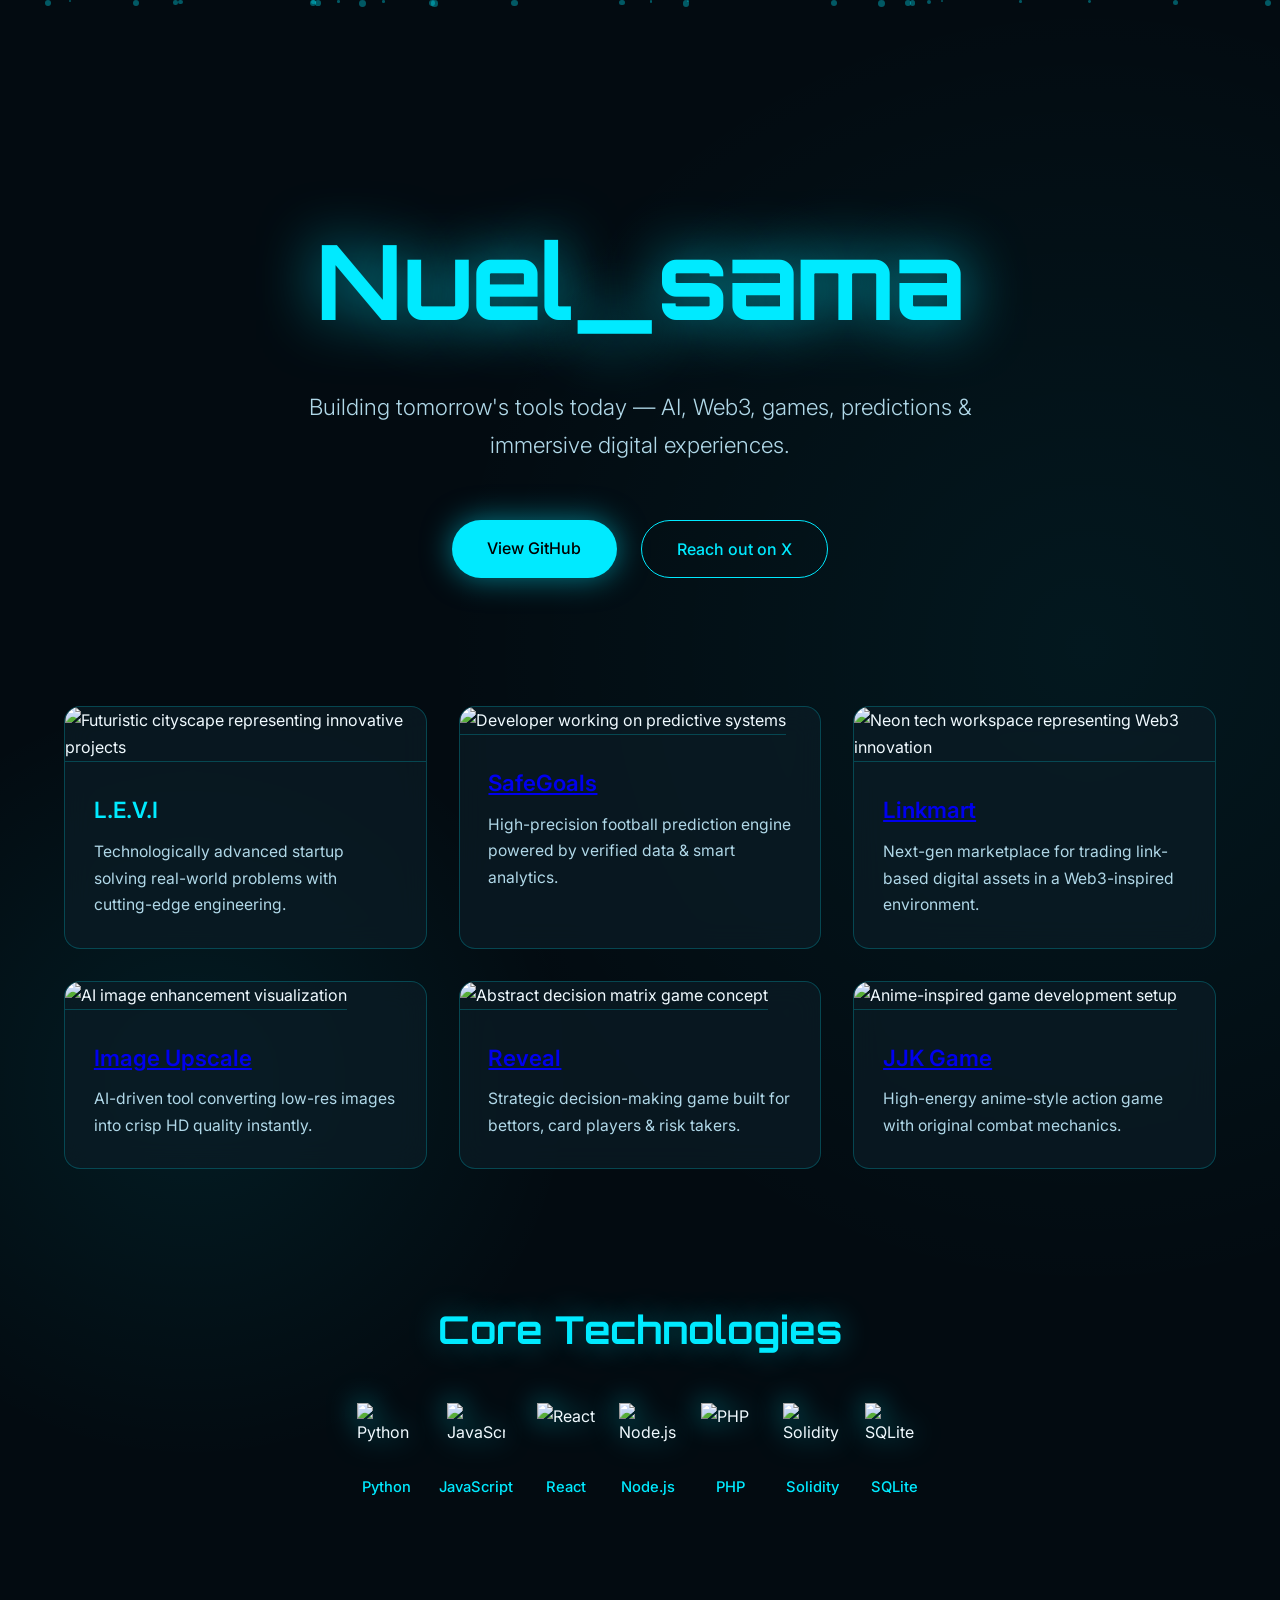
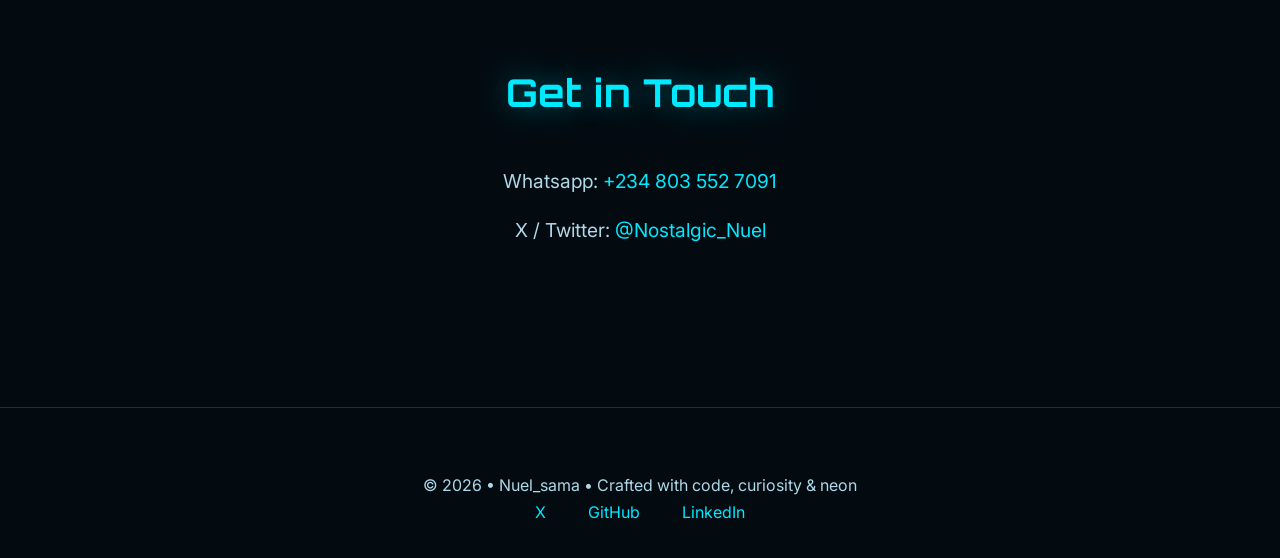
==== index.html @ 38dc836f "Update index.html" ====
<!DOCTYPE html>
<html lang="en">
<head>
  <meta charset="UTF-8" />
  <meta name="viewport" content="width=device-width, initial-scale=1.0" />
  <title>Nuel_sama • Futuristic Builder & Innovator</title>
  <link rel="preconnect" href="https://fonts.googleapis.com">
  <link rel="preconnect" href="https://fonts.gstatic.com" crossorigin>
  <link href="https://fonts.googleapis.com/css2?family=Orbitron:wght@500;600;700&family=Inter:wght@300;400;500;600&display=swap" rel="stylesheet">

  <style>
    :root {
      --bg: #030b11;
      --accent: #00eaff;
      --accent-glow: rgba(0, 234, 255, 0.7);
      --text: #f0faff;
      --text-dim: #b0d8e8;
      --card: rgba(12, 28, 38, 0.72);
      --glass: rgba(20, 45, 60, 0.38);
      --border: rgba(0, 234, 255, 0.22);
    }

    * { margin:0; padding:0; box-sizing:border-box; }

    body {
      font-family: 'Inter', system-ui, sans-serif;
      background: var(--bg);
      color: var(--text);
      min-height: 100vh;
      overflow-x: hidden;
      background-image: 
        radial-gradient(circle at 15% 50%, rgba(0,234,255,0.08) 0%, transparent 25%),
        radial-gradient(circle at 85% 30%, rgba(0,234,255,0.06) 0%, transparent 35%);
      line-height: 1.7;
    }

    /* Gentle ambient particles */
    .particle {
      position: fixed;
      background: var(--accent);
      border-radius: 50%;
      pointer-events: none;
      z-index: 0;
      opacity: 0.35;
      animation: rise linear infinite;
    }

    @keyframes rise {
      0%   { transform: translateY(110vh) scale(0.3); opacity: 0.2; }
      100% { transform: translateY(-20vh) scale(0.8); opacity: 0; }
    }

    header {
      position: relative;
      text-align: center;
      padding: 12rem 1.5rem 8rem;
      z-index: 2;
    }

    .hero-title {
      font-family: 'Orbitron', sans-serif;
      font-size: clamp(3.5rem, 10vw, 6.5rem);
      font-weight: 700;
      color: var(--accent);
      text-shadow: 0 0 60px var(--accent-glow);
      margin-bottom: 1.2rem;
      letter-spacing: -1px;
    }

    .hero-subtitle {
      font-size: 1.4rem;
      max-width: 720px;
      margin: 0 auto 2.5rem;
      color: var(--text-dim);
      font-weight: 300;
    }

    .hero-cta {
      display: inline-flex;
      gap: 1.5rem;
      margin-top: 1rem;
    }

    .btn {
      padding: 0.9rem 2.2rem;
      border-radius: 50px;
      text-decoration: none;
      font-weight: 500;
      transition: all 0.4s ease;
    }

    .btn-primary {
      background: var(--accent);
      color: #000;
      box-shadow: 0 0 30px rgba(0,234,255,0.5);
    }

    .btn-primary:hover {
      transform: translateY(-3px);
      box-shadow: 0 0 50px rgba(0,234,255,0.7);
    }

    .btn-outline {
      border: 1px solid var(--accent);
      color: var(--accent);
    }

    .btn-outline:hover {
      background: rgba(0,234,255,0.1);
      box-shadow: 0 0 30px rgba(0,234,255,0.4);
    }

    /* Featured showcase grid */
    .showcase {
      max-width: 1200px;
      margin: 0 auto 8rem;
      padding: 0 1.5rem;
      display: grid;
      grid-template-columns: repeat(auto-fit, minmax(340px, 1fr));
      gap: 2rem;
    }

    .project-card {
      background: var(--card);
      backdrop-filter: blur(14px);
      border: 1px solid var(--border);
      border-radius: 16px;
      overflow: hidden;
      transition: all 0.45s cubic-bezier(0.16, 1, 0.3, 1);
      position: relative;
    }

    .project-card:hover {
      transform: translateY(-14px);
      box-shadow: 0 30px 80px rgba(0,0,0,0.6), 0 0 60px rgba(0,234,255,0.25);
      border-color: var(--accent);
    }

    .project-card img {
      width: 100%;
      height: 220px;
      object-fit: cover;
      border-bottom: 1px solid var(--border);
    }

    .project-info {
      padding: 1.8rem;
    }

    .project-title {
      font-size: 1.4rem;
      color: var(--accent);
      margin-bottom: 0.6rem;
      font-weight: 600;
    }

    .project-desc {
      color: var(--text-dim);
      font-size: 0.98rem;
    }

    section {
      max-width: 1100px;
      margin: 0 auto 10rem;
      padding: 0 1.5rem;
      opacity: 0;
      transform: translateY(50px);
      transition: all 1.1s ease;
    }

    section.visible {
      opacity: 1;
      transform: translateY(0);
    }

    h2 {
      font-family: 'Orbitron', sans-serif;
      font-size: 2.4rem;
      color: var(--accent);
      margin-bottom: 2.5rem;
      text-align: center;
      text-shadow: 0 0 30px rgba(0,234,255,0.4);
    }

    .tech-stack {
      display: flex;
      flex-wrap: wrap;
      gap: 1.5rem;
      justify-content: center;
    }

    .tech-item {
      display: flex;
      flex-direction: column;
      align-items: center;
      transition: transform 0.4s ease;
    }

    .tech-item:hover { transform: translateY(-10px); }

    .tech-item img {
      width: 58px;
      height: 58px;
      filter: drop-shadow(0 0 14px rgba(0,234,255,0.6));
      transition: transform 0.4s;
    }

    .tech-item:hover img { transform: scale(1.18); }

    .tech-item span {
      margin-top: 0.9rem;
      color: var(--accent);
      font-size: 0.92rem;
      font-weight: 500;
    }

    .contact {
      text-align: center;
    }

    .contact p {
      font-size: 1.2rem;
      margin: 1rem 0;
      color: var(--text-dim);
    }

    .contact a {
      color: var(--accent);
      text-decoration: none;
      transition: all 0.3s;
    }

    .contact a:hover {
      color: white;
      text-shadow: 0 0 16px var(--accent);
    }

    footer {
      text-align: center;
      padding: 4rem 1rem 2rem;
      border-top: 1px solid var(--border);
      color: var(--text-dim);
    }

    footer a {
      color: var(--accent);
      margin: 0 1.2rem;
      text-decoration: none;
    }

    @media (max-width: 768px) {
      header { padding: 8rem 1rem 5rem; }
      .hero-title { font-size: 3.2rem; }
      .showcase { grid-template-columns: 1fr; }
    }
  </style>
</head>
<body>

  <!-- Particles -->
  <script>
    for (let i = 0; i < 28; i++) {
      const p = document.createElement('div');
      p.className = 'particle';
      p.style.left = Math.random() * 100 + 'vw';
      p.style.width = p.style.height = (2 + Math.random() * 5) + 'px';
      p.style.animationDelay = Math.random() * 18 + 's';
      p.style.animationDuration = (20 + Math.random() * 25) + 's';
      document.body.appendChild(p);
    }
  </script>

  <header>
    <h1 class="hero-title">Nuel_sama</h1>
    <p class="hero-subtitle">Building tomorrow's tools today — AI, Web3, games, predictions & immersive digital experiences.</p>
    
    <div class="hero-cta">
      <a href="https://github.com/Nozel-silva" target="_blank" class="btn btn-primary">View GitHub</a>
      <a href="https://x.com/Nostalgic_Nuel" target="_blank" class="btn btn-outline">Reach out on X</a>
    </div>
  </header>

  <section class="showcase">
    <div class="project-card">
      <img src="https://images.pexels.com/photos/18419510/pexels-photo-18419510/free-photo-of-a-computer-generated-image-of-a-futuristic-city.jpeg" alt="Futuristic cityscape representing innovative projects" loading="lazy">
      <div class="project-info">
        <h3 class="project-title"><a href="#" target="_blank" style="color:inherit; text-decoration:none;">L.E.V.I</a></h3>
        <p class="project-desc">Technologically advanced startup solving real-world problems with cutting-edge engineering.</p>
      </div>
    </div>

    <div class="project-card">
      <img src="https://images.pexels.com/photos/6804604/pexels-photo-6804604.jpeg" alt="Developer working on predictive systems" loading="lazy">
      <div class="project-info">
        <h3 class="project-title"><a href="https://safe-goals-iig4.vercel.app/data.html?" target="_blank">SafeGoals</a></h3>
        <p class="project-desc">High-precision football prediction engine powered by verified data & smart analytics.</p>
      </div>
    </div>

    <div class="project-card">
      <img src="https://media.easy-peasy.ai/efd63bac-3c5b-4279-8081-67ebeea230aa/2024-12-18T04:18:05.817Z.png" alt="Neon tech workspace representing Web3 innovation" loading="lazy">
      <div class="project-info">
        <h3 class="project-title"><a href="https://linkmart.vercel.app/" target="_blank">Linkmart</a></h3>
        <p class="project-desc">Next-gen marketplace for trading link-based digital assets in a Web3-inspired environment.</p>
      </div>
    </div>

    <div class="project-card">
      <img src="https://p3.hippopx.com/preview/173/821/night-photography-low-light-photography-illuminated-dots-neon-lights-abstract-photography-close-up-shot-moody-atmosphere-glowing-dot-pattern-dark-background-bokeh-effect.jpg" alt="AI image enhancement visualization" loading="lazy">
      <div class="project-info">
        <h3 class="project-title"><a href="https://image-upscale-omega.vercel.app/" target="_blank">Image Upscale</a></h3>
        <p class="project-desc">AI-driven tool converting low-res images into crisp HD quality instantly.</p>
      </div>
    </div>

    <div class="project-card">
      <img src="https://p1.hippopx.com/preview/278/286/333/science-no-person-biology-medicine.jpg" alt="Abstract decision matrix game concept" loading="lazy">
      <div class="project-info">
        <h3 class="project-title"><a href="https://nozel-silva.github.io/Reveal-/" target="_blank">Reveal</a></h3>
        <p class="project-desc">Strategic decision-making game built for bettors, card players & risk takers.</p>
      </div>
    </div>

    <div class="project-card">
      <img src="https://p3.hippopx.com/preview/225/884/black-flat-screen-monitor-dual-monitor-setup-contemporary-office-desk-stylish-lighting-tech-enthusiasts-computer-monitor-office-workspace-modern-desk-setup-dual-display-tech.jpg" alt="Anime-inspired game development setup" loading="lazy">
      <div class="project-info">
        <h3 class="project-title"><a href="https://nozel-silva.github.io/JJK-Kubiten/" target="_blank">JJK Game</a></h3>
        <p class="project-desc">High-energy anime-style action game with original combat mechanics.</p>
      </div>
    </div>
  </section>

  <section>
    <h2>Core Technologies</h2>
    <div class="tech-stack">
      <div class="tech-item"><img src="https://cdn.jsdelivr.net/gh/devicons/devicon/icons/python/python-original.svg" alt="Python"><span>Python</span></div>
      <div class="tech-item"><img src="https://cdn.jsdelivr.net/gh/devicons/devicon/icons/javascript/javascript-original.svg" alt="JavaScript"><span>JavaScript</span></div>
      <div class="tech-item"><img src="https://cdn.jsdelivr.net/gh/devicons/devicon/icons/react/react-original.svg" alt="React"><span>React</span></div>
      <div class="tech-item"><img src="https://cdn.jsdelivr.net/gh/devicons/devicon/icons/nodejs/nodejs-original.svg" alt="Node.js"><span>Node.js</span></div>
      <div class="tech-item"><img src="https://cdn.jsdelivr.net/gh/devicons/devicon/icons/php/php-original.svg" alt="PHP"><span>PHP</span></div>
      <div class="tech-item"><img src="https://cdn.jsdelivr.net/gh/devicons/devicon/icons/solidity/solidity-original.svg" alt="Solidity"><span>Solidity</span></div>
      <div class="tech-item"><img src="https://cdn.jsdelivr.net/gh/devicons/devicon/icons/sqlite/sqlite-original.svg" alt="SQLite"><span>SQLite</span></div>
    </div>
  </section>

  <section class="contact">
    <h2>Get in Touch</h2>
    <p>Whatsapp: <a href="https://wa.me/2348035527091">+234 803 552 7091</a></p>
    <p>X / Twitter: <a href="https://x.com/Nostalgic_Nuel">@Nostalgic_Nuel</a></p>
  </section>

  <footer>
    <p>© 2026 • Nuel_sama • Crafted with code, curiosity & neon</p>
    <div>
      <a href="https://x.com/Nuel_sama" target="_blank">X</a>
      <a href="https://github.com/Nozel-silva" target="_blank">GitHub</a>
      <a href="https://www.linkedin.com/in/emmanuel-agafie" target="_blank">LinkedIn</a>
    </div>
  </footer>

  <script>
    // Intersection Observer for fade-in
    const observer = new IntersectionObserver((entries) => {
      entries.forEach(entry => {
        if (entry.isIntersecting) {
          entry.target.classList.add('visible');
        }
      });
    }, { threshold: 0.15 });

    document.querySelectorAll('section').forEach(el => observer.observe(el));
  </script>
</body>
</html>
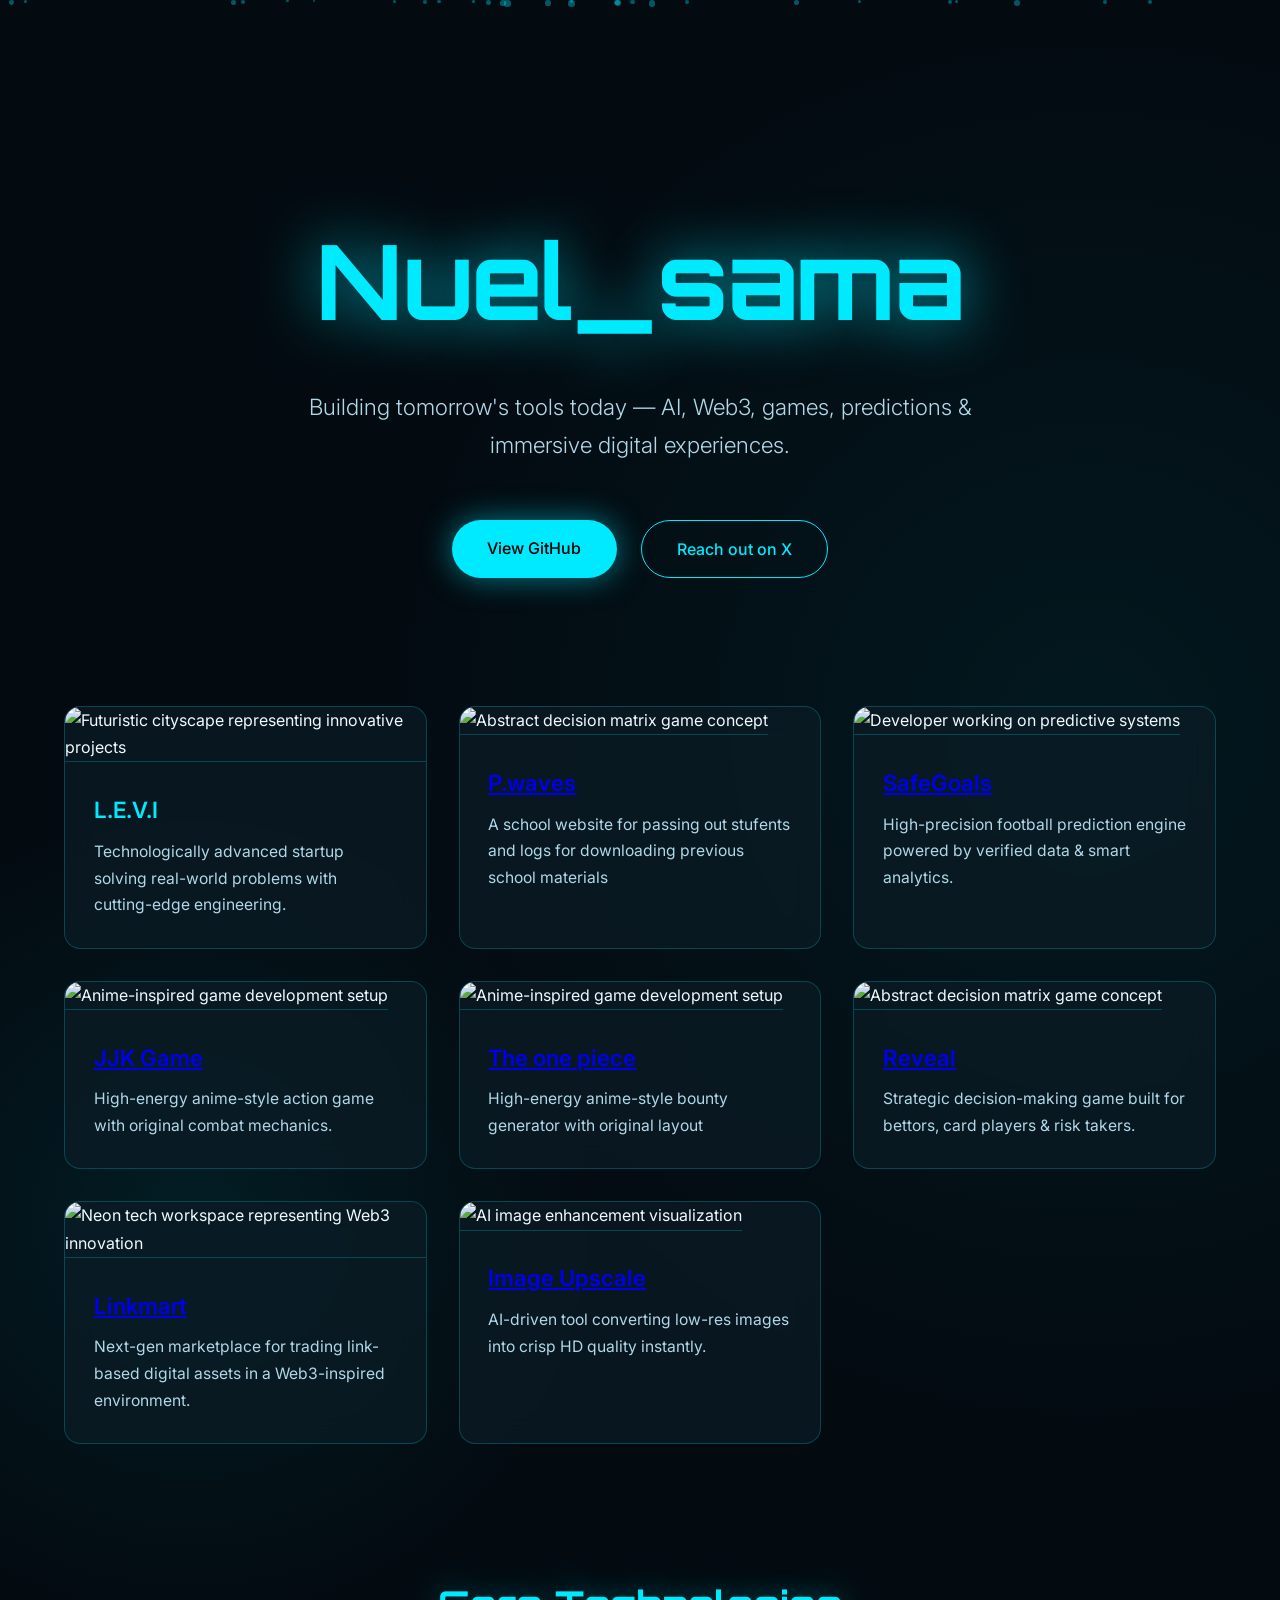
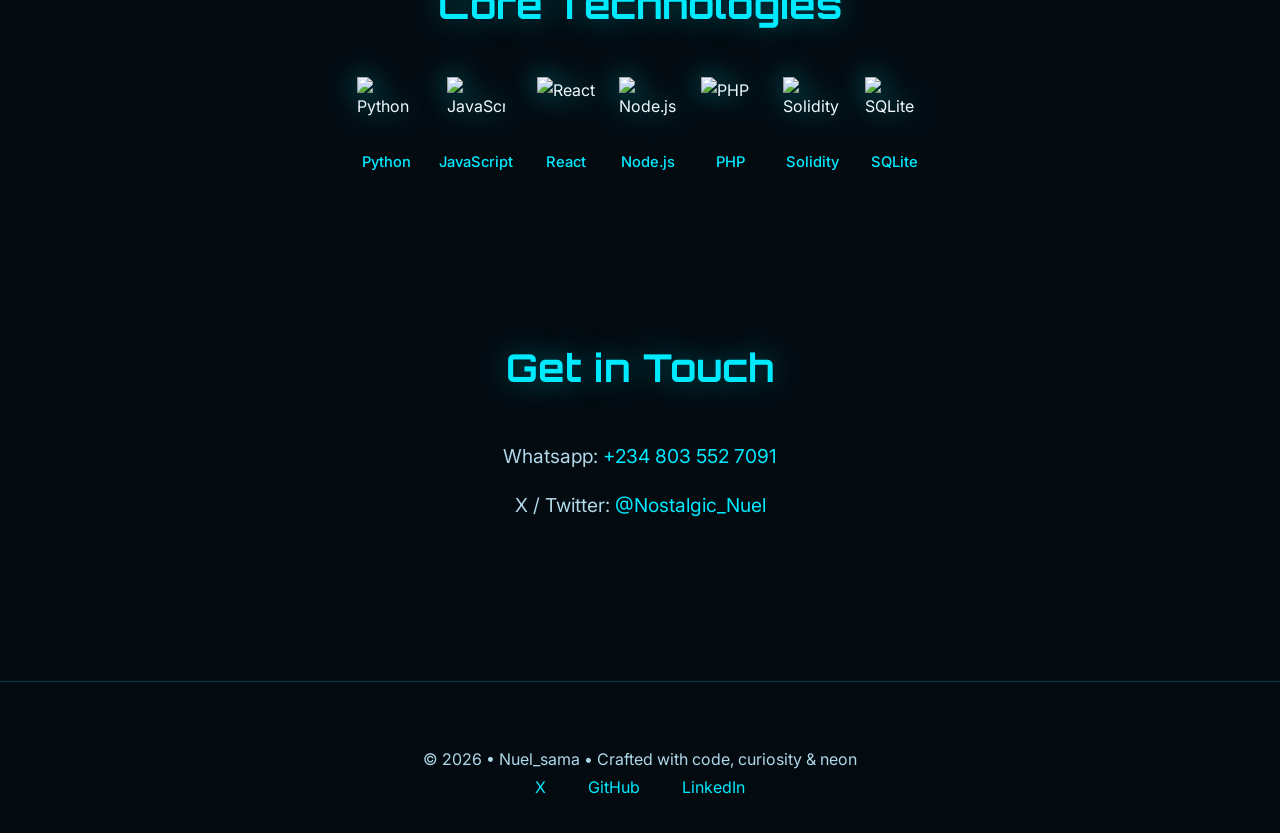
==== commit b81cd58b: "Update index.html" ====
--- a/index.html
+++ b/index.html
@@ -289,6 +289,18 @@
       </div>
     </div>
 
+  
+    <div class="project-card">
+      <img src="https://p1.hippopx.com/preview/278/286/333/science-no-person-biology-medicine.jpg" alt="Abstract decision matrix game concept" loading="lazy">
+      <div class="project-info">
+        <h3 class="project-title"><a href="https://nozel-silva.github.io/Reveal-/" target="_blank">P.waves</a></h3>
+        <p class="project-desc">A school website for passing out stufents and logs for downloading previous school materials</p>
+      </div>
+    </div>
+
+
+    
+
     <div class="project-card">
       <img src="https://images.pexels.com/photos/6804604/pexels-photo-6804604.jpeg" alt="Developer working on predictive systems" loading="lazy">
       <div class="project-info">
@@ -297,6 +309,39 @@
       </div>
     </div>
 
+
+
+<div class="project-card">
+      <img src="https://p3.hippopx.com/preview/225/884/black-flat-screen-monitor-dual-monitor-setup-contemporary-office-desk-stylish-lighting-tech-enthusiasts-computer-monitor-office-workspace-modern-desk-setup-dual-display-tech.jpg" alt="Anime-inspired game development setup" loading="lazy">
+      <div class="project-info">
+        <h3 class="project-title"><a href="https://nozel-silva.github.io/JJK-Kubiten/" target="_blank">JJK Game</a></h3>
+        <p class="project-desc">High-energy anime-style action game with original combat mechanics.</p>
+      </div>
+</div>
+    
+  
+    
+   <div class="project-card">
+      <img src="https://p3.hippopx.com/preview/225/884/black-flat-screen-monitor-dual-monitor-setup-contemporary-office-desk-stylish-lighting-tech-enthusiasts-computer-monitor-office-workspace-modern-desk-setup-dual-display-tech.jpg" alt="Anime-inspired game development setup" loading="lazy">
+      <div class="project-info">
+        <h3 class="project-title"><a href="https://the-one-piece-avji.vercel.app/" target="_blank">The one piece</a></h3>
+        <p class="project-desc">High-energy anime-style bounty generator with original layout</p>
+      </div>
+   </div>
+
+
+
+    
+    <div class="project-card">
+      <img src="https://p1.hippopx.com/preview/278/286/333/science-no-person-biology-medicine.jpg" alt="Abstract decision matrix game concept" loading="lazy">
+      <div class="project-info">
+        <h3 class="project-title"><a href="https://nozel-silva.github.io/Reveal-/" target="_blank">Reveal</a></h3>
+        <p class="project-desc">Strategic decision-making game built for bettors, card players & risk takers.</p>
+      </div>
+    </div>
+
+
+    
     <div class="project-card">
       <img src="https://media.easy-peasy.ai/efd63bac-3c5b-4279-8081-67ebeea230aa/2024-12-18T04:18:05.817Z.png" alt="Neon tech workspace representing Web3 innovation" loading="lazy">
       <div class="project-info">
@@ -313,21 +358,11 @@
       </div>
     </div>
 
-    <div class="project-card">
-      <img src="https://p1.hippopx.com/preview/278/286/333/science-no-person-biology-medicine.jpg" alt="Abstract decision matrix game concept" loading="lazy">
-      <div class="project-info">
-        <h3 class="project-title"><a href="https://nozel-silva.github.io/Reveal-/" target="_blank">Reveal</a></h3>
-        <p class="project-desc">Strategic decision-making game built for bettors, card players & risk takers.</p>
-      </div>
-    </div>
-
-    <div class="project-card">
-      <img src="https://p3.hippopx.com/preview/225/884/black-flat-screen-monitor-dual-monitor-setup-contemporary-office-desk-stylish-lighting-tech-enthusiasts-computer-monitor-office-workspace-modern-desk-setup-dual-display-tech.jpg" alt="Anime-inspired game development setup" loading="lazy">
-      <div class="project-info">
-        <h3 class="project-title"><a href="https://nozel-silva.github.io/JJK-Kubiten/" target="_blank">JJK Game</a></h3>
-        <p class="project-desc">High-energy anime-style action game with original combat mechanics.</p>
-      </div>
-    </div>
+
+    
+
+    
+    
   </section>
 
   <section>
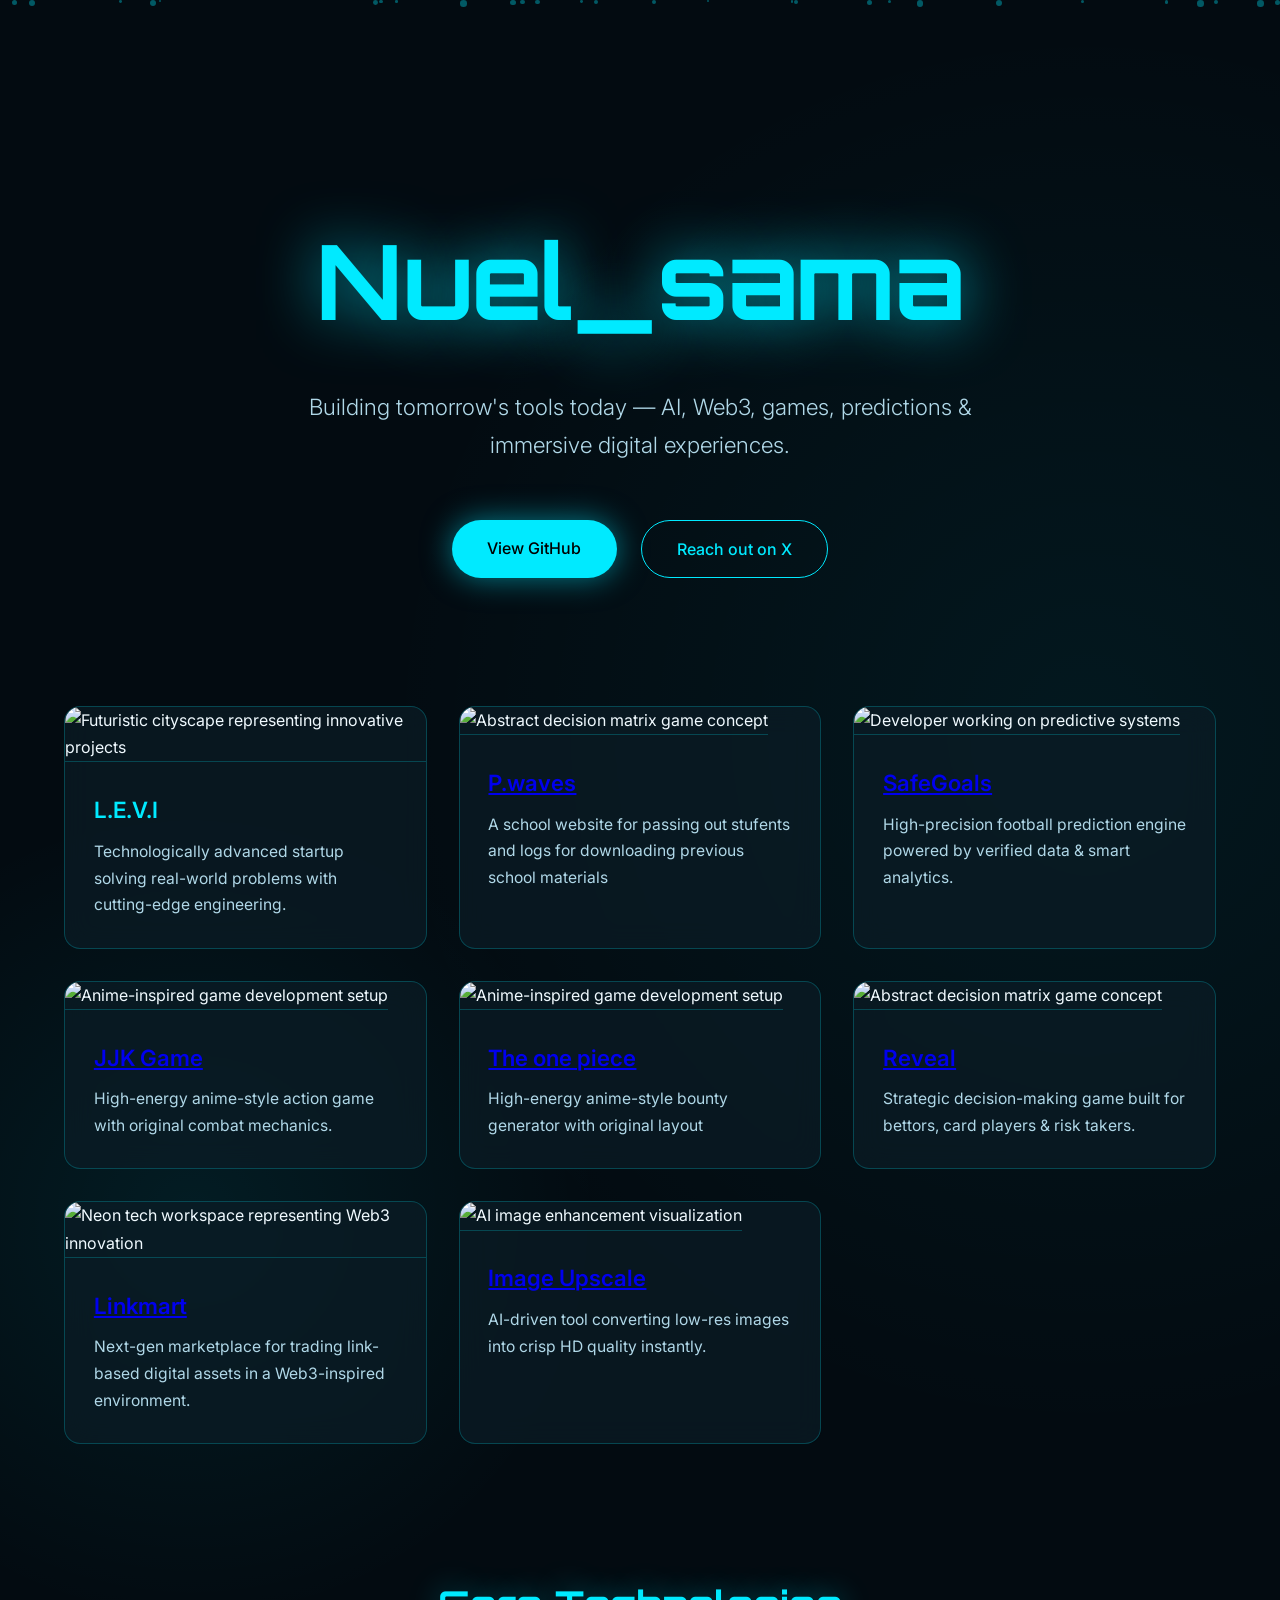
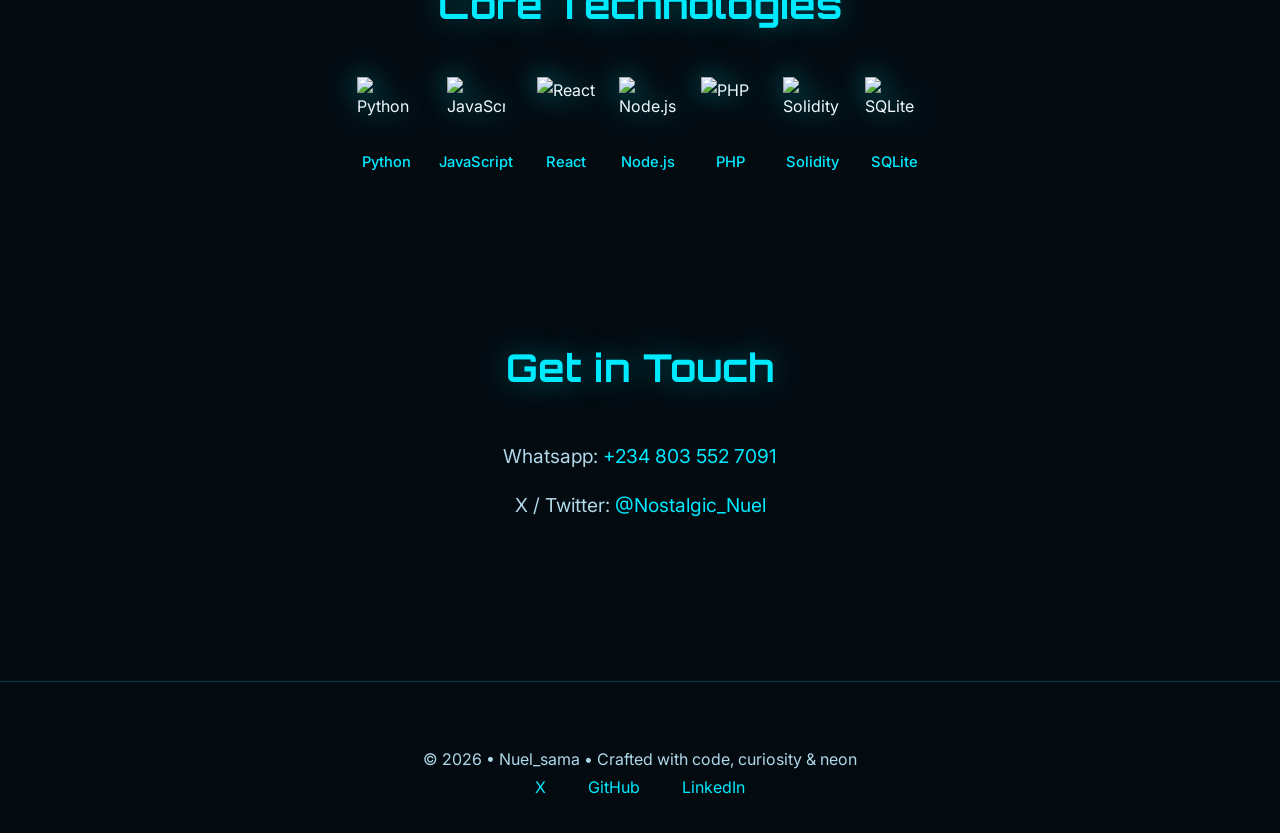
==== commit b5da4f30: "Update index.html" ====
--- a/index.html
+++ b/index.html
@@ -293,7 +293,7 @@
     <div class="project-card">
       <img src="https://p1.hippopx.com/preview/278/286/333/science-no-person-biology-medicine.jpg" alt="Abstract decision matrix game concept" loading="lazy">
       <div class="project-info">
-        <h3 class="project-title"><a href="https://nozel-silva.github.io/Reveal-/" target="_blank">P.waves</a></h3>
+        <h3 class="project-title"><a href=" https://nozel-silva.github.io/p.wave/" target="_blank">P.waves</a></h3>
         <p class="project-desc">A school website for passing out stufents and logs for downloading previous school materials</p>
       </div>
     </div>
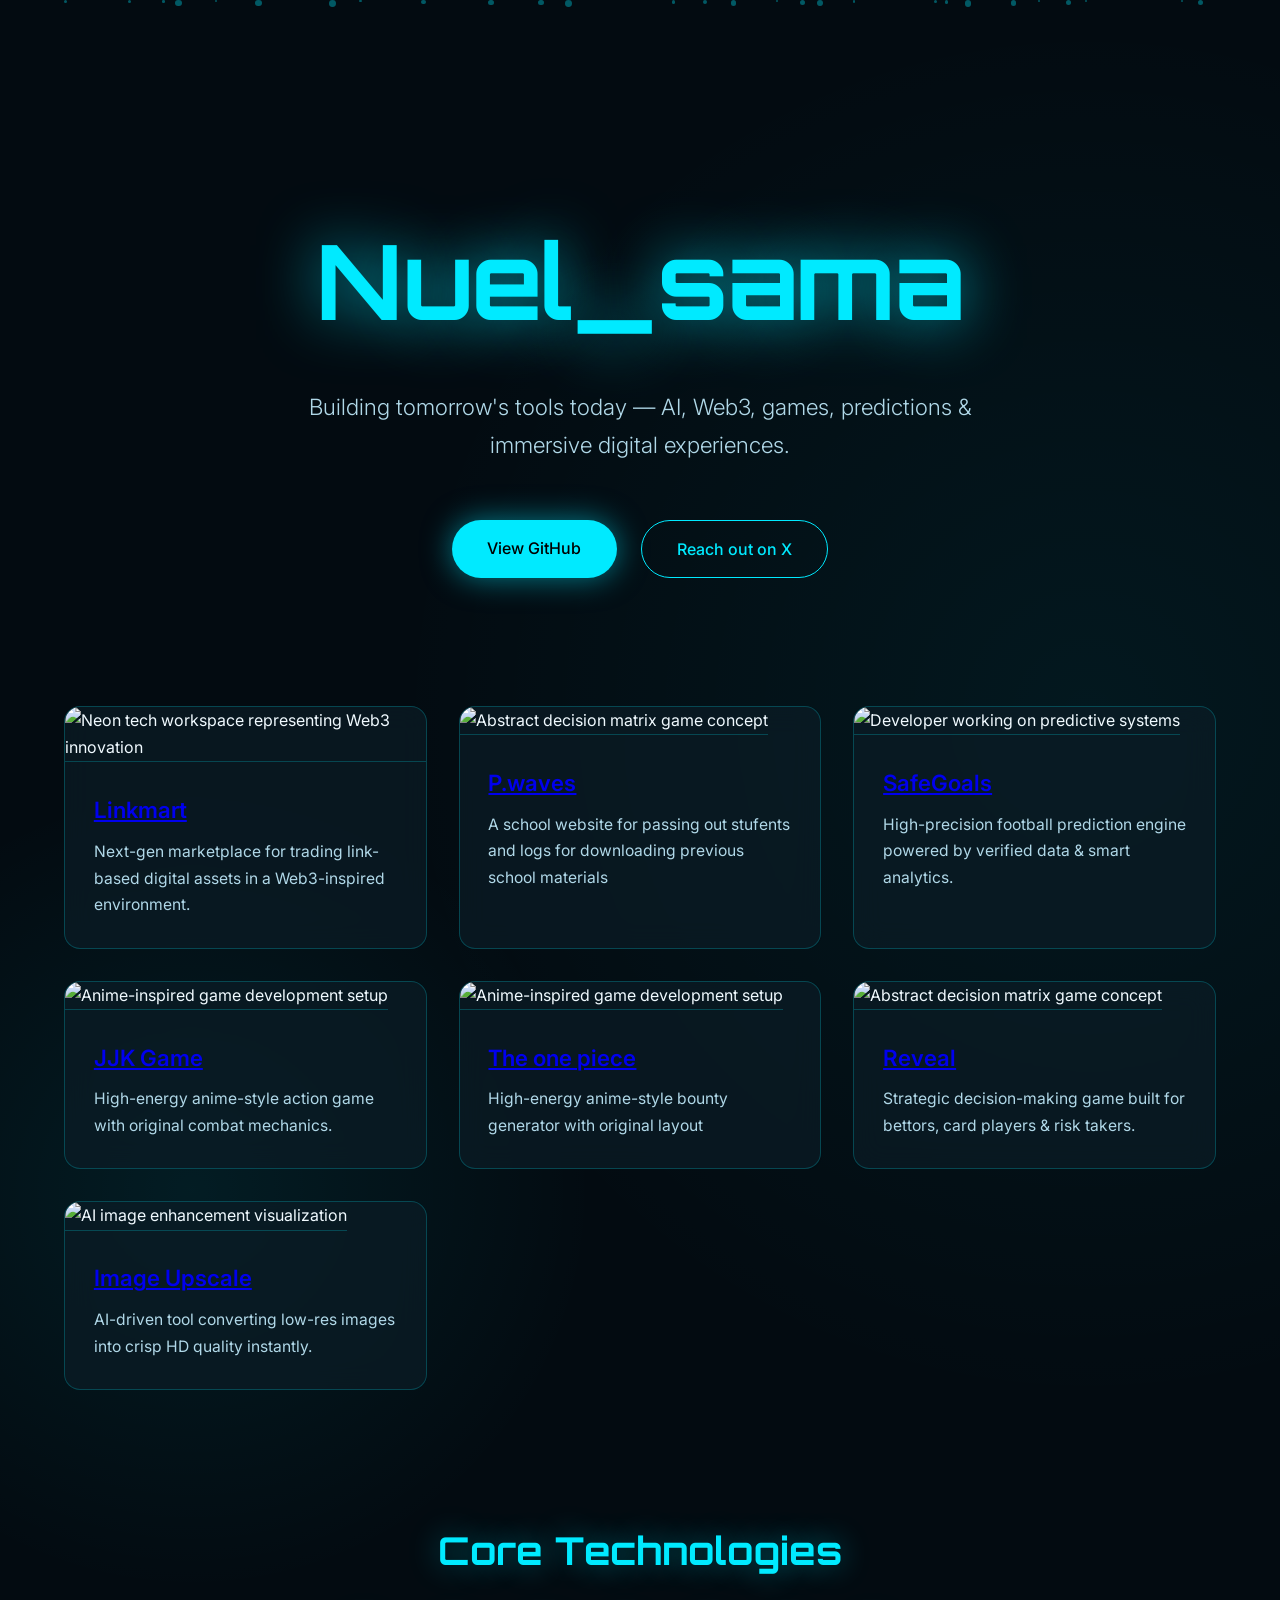
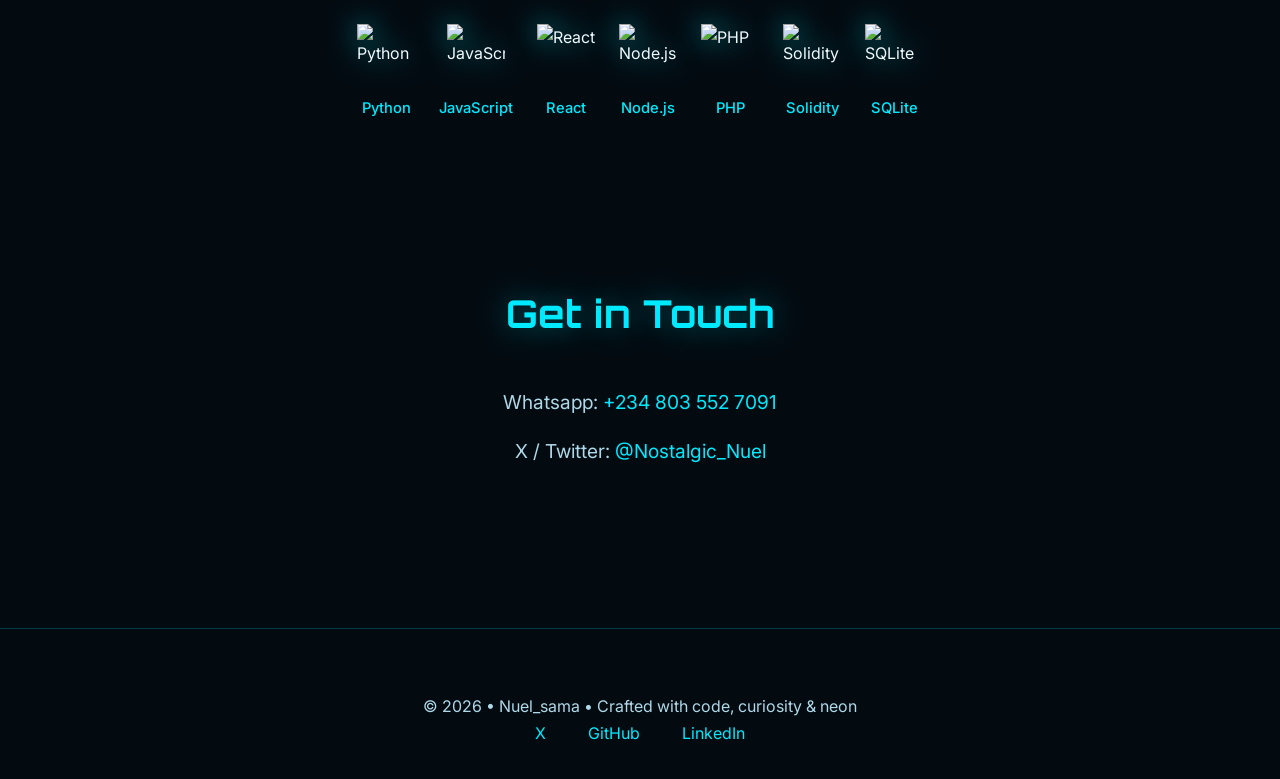
==== commit afc6a3cf: "Update index.html" ====
--- a/index.html
+++ b/index.html
@@ -281,14 +281,18 @@
   </header>
 
   <section class="showcase">
-    <div class="project-card">
-      <img src="https://images.pexels.com/photos/18419510/pexels-photo-18419510/free-photo-of-a-computer-generated-image-of-a-futuristic-city.jpeg" alt="Futuristic cityscape representing innovative projects" loading="lazy">
-      <div class="project-info">
-        <h3 class="project-title"><a href="#" target="_blank" style="color:inherit; text-decoration:none;">L.E.V.I</a></h3>
-        <p class="project-desc">Technologically advanced startup solving real-world problems with cutting-edge engineering.</p>
-      </div>
-    </div>
-
+
+<div class="project-card">
+      <img src="https://media.easy-peasy.ai/efd63bac-3c5b-4279-8081-67ebeea230aa/2024-12-18T04:18:05.817Z.png" alt="Neon tech workspace representing Web3 innovation" loading="lazy">
+      <div class="project-info">
+        <h3 class="project-title"><a href="https://linkmart.vercel.app/" target="_blank">Linkmart</a></h3>
+        <p class="project-desc">Next-gen marketplace for trading link-based digital assets in a Web3-inspired environment.</p>
+      </div>
+</div>
+
+
+
+    
   
     <div class="project-card">
       <img src="https://p1.hippopx.com/preview/278/286/333/science-no-person-biology-medicine.jpg" alt="Abstract decision matrix game concept" loading="lazy">
@@ -342,13 +346,7 @@
 
 
     
-    <div class="project-card">
-      <img src="https://media.easy-peasy.ai/efd63bac-3c5b-4279-8081-67ebeea230aa/2024-12-18T04:18:05.817Z.png" alt="Neon tech workspace representing Web3 innovation" loading="lazy">
-      <div class="project-info">
-        <h3 class="project-title"><a href="https://linkmart.vercel.app/" target="_blank">Linkmart</a></h3>
-        <p class="project-desc">Next-gen marketplace for trading link-based digital assets in a Web3-inspired environment.</p>
-      </div>
-    </div>
+    
 
     <div class="project-card">
       <img src="https://p3.hippopx.com/preview/173/821/night-photography-low-light-photography-illuminated-dots-neon-lights-abstract-photography-close-up-shot-moody-atmosphere-glowing-dot-pattern-dark-background-bokeh-effect.jpg" alt="AI image enhancement visualization" loading="lazy">
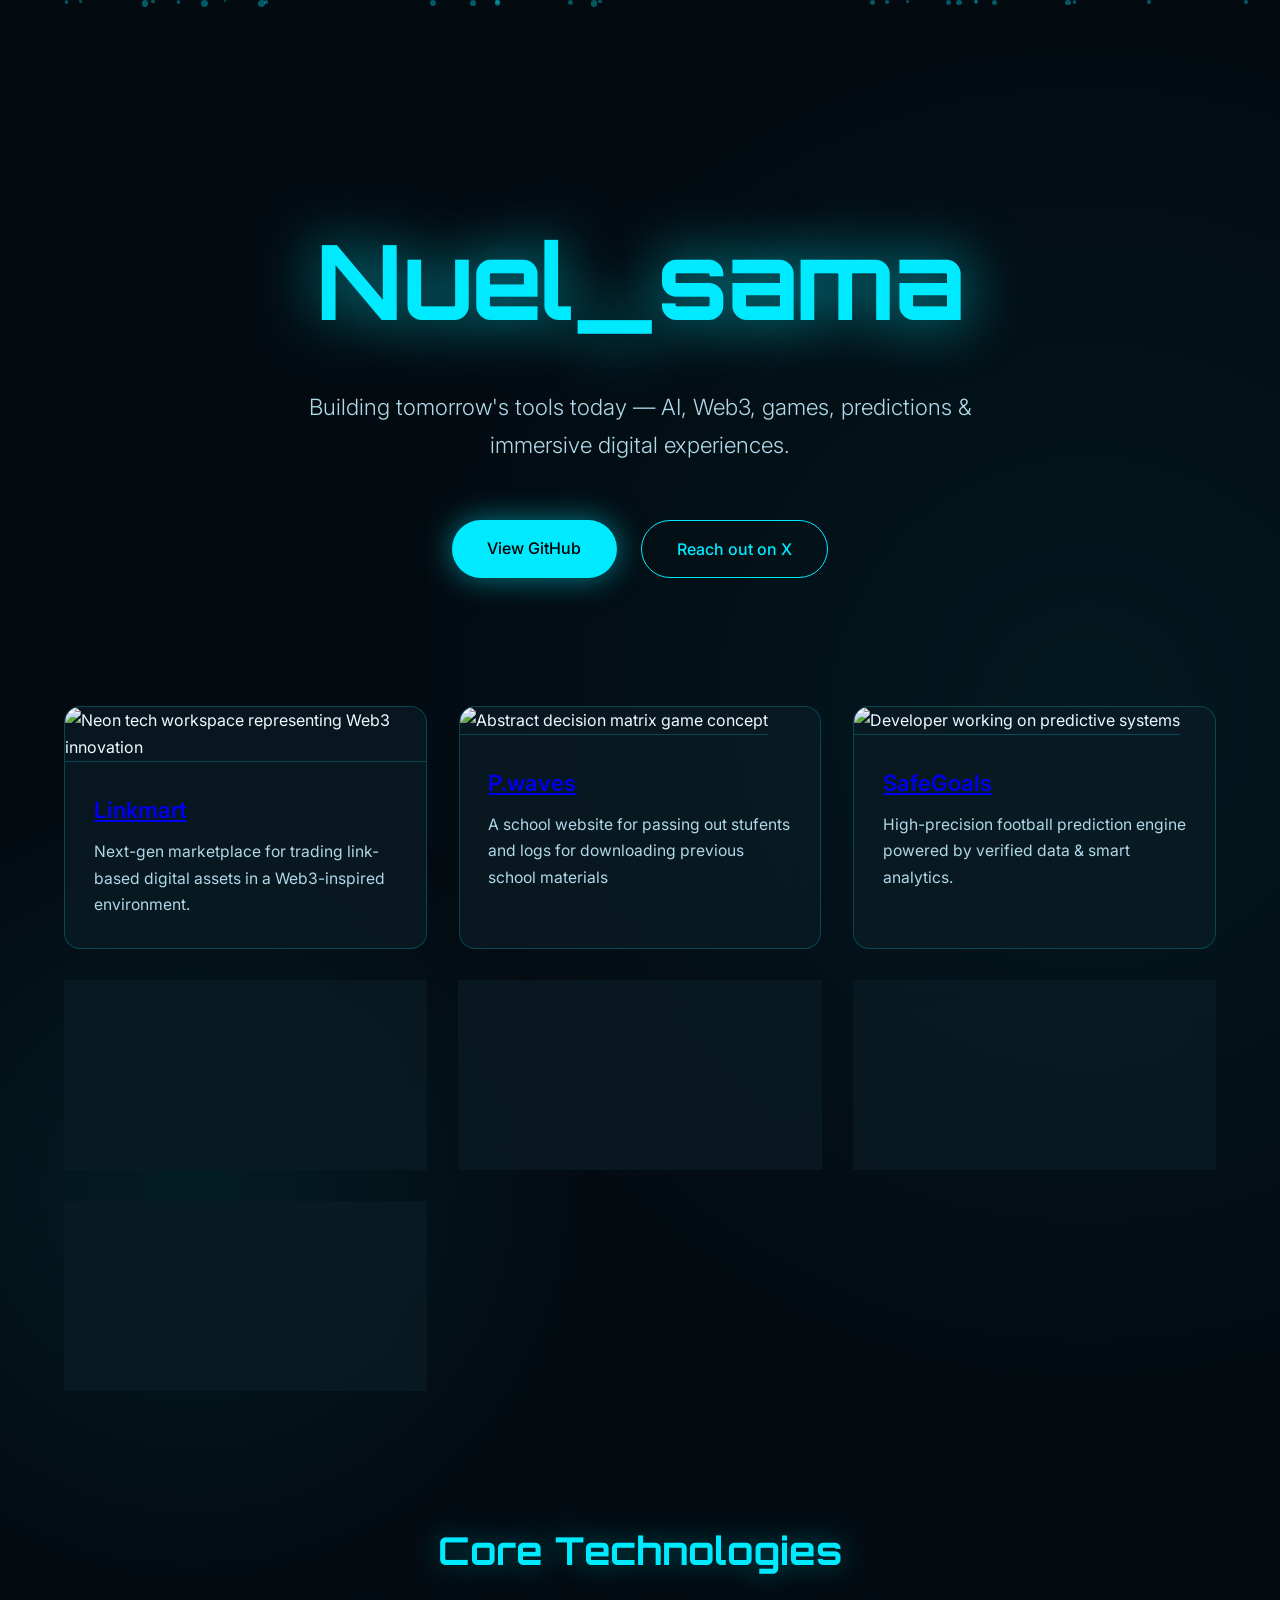
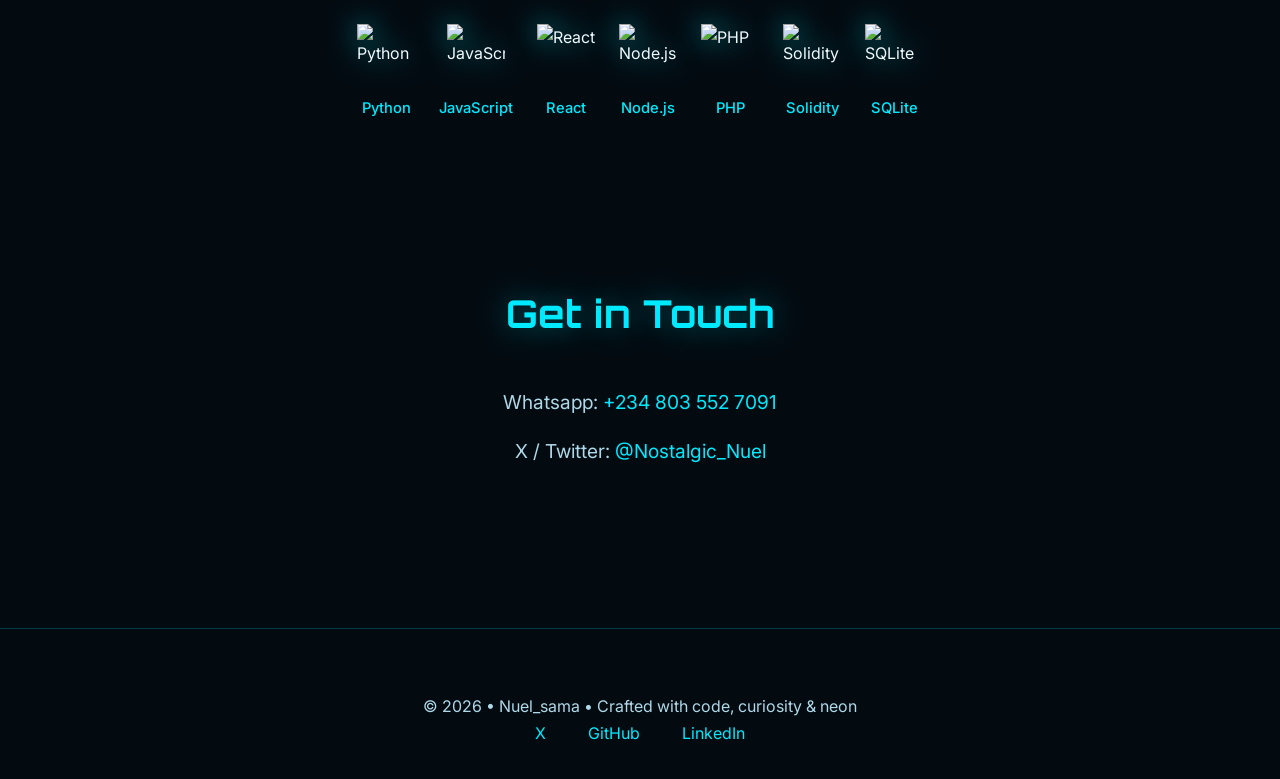
==== commit 401acf6f: "Update index.html" ====
--- a/index.html
+++ b/index.html
@@ -308,7 +308,7 @@
     <div class="project-card">
       <img src="https://images.pexels.com/photos/6804604/pexels-photo-6804604.jpeg" alt="Developer working on predictive systems" loading="lazy">
       <div class="project-info">
-        <h3 class="project-title"><a href="https://safe-goals-iig4.vercel.app/data.html?" target="_blank">SafeGoals</a></h3>
+        <h3 class="project-title"><a href="https://safe-goals-iig4.vercel.app" target="_blank">SafeGoals</a></h3>
         <p class="project-desc">High-precision football prediction engine powered by verified data & smart analytics.</p>
       </div>
     </div>
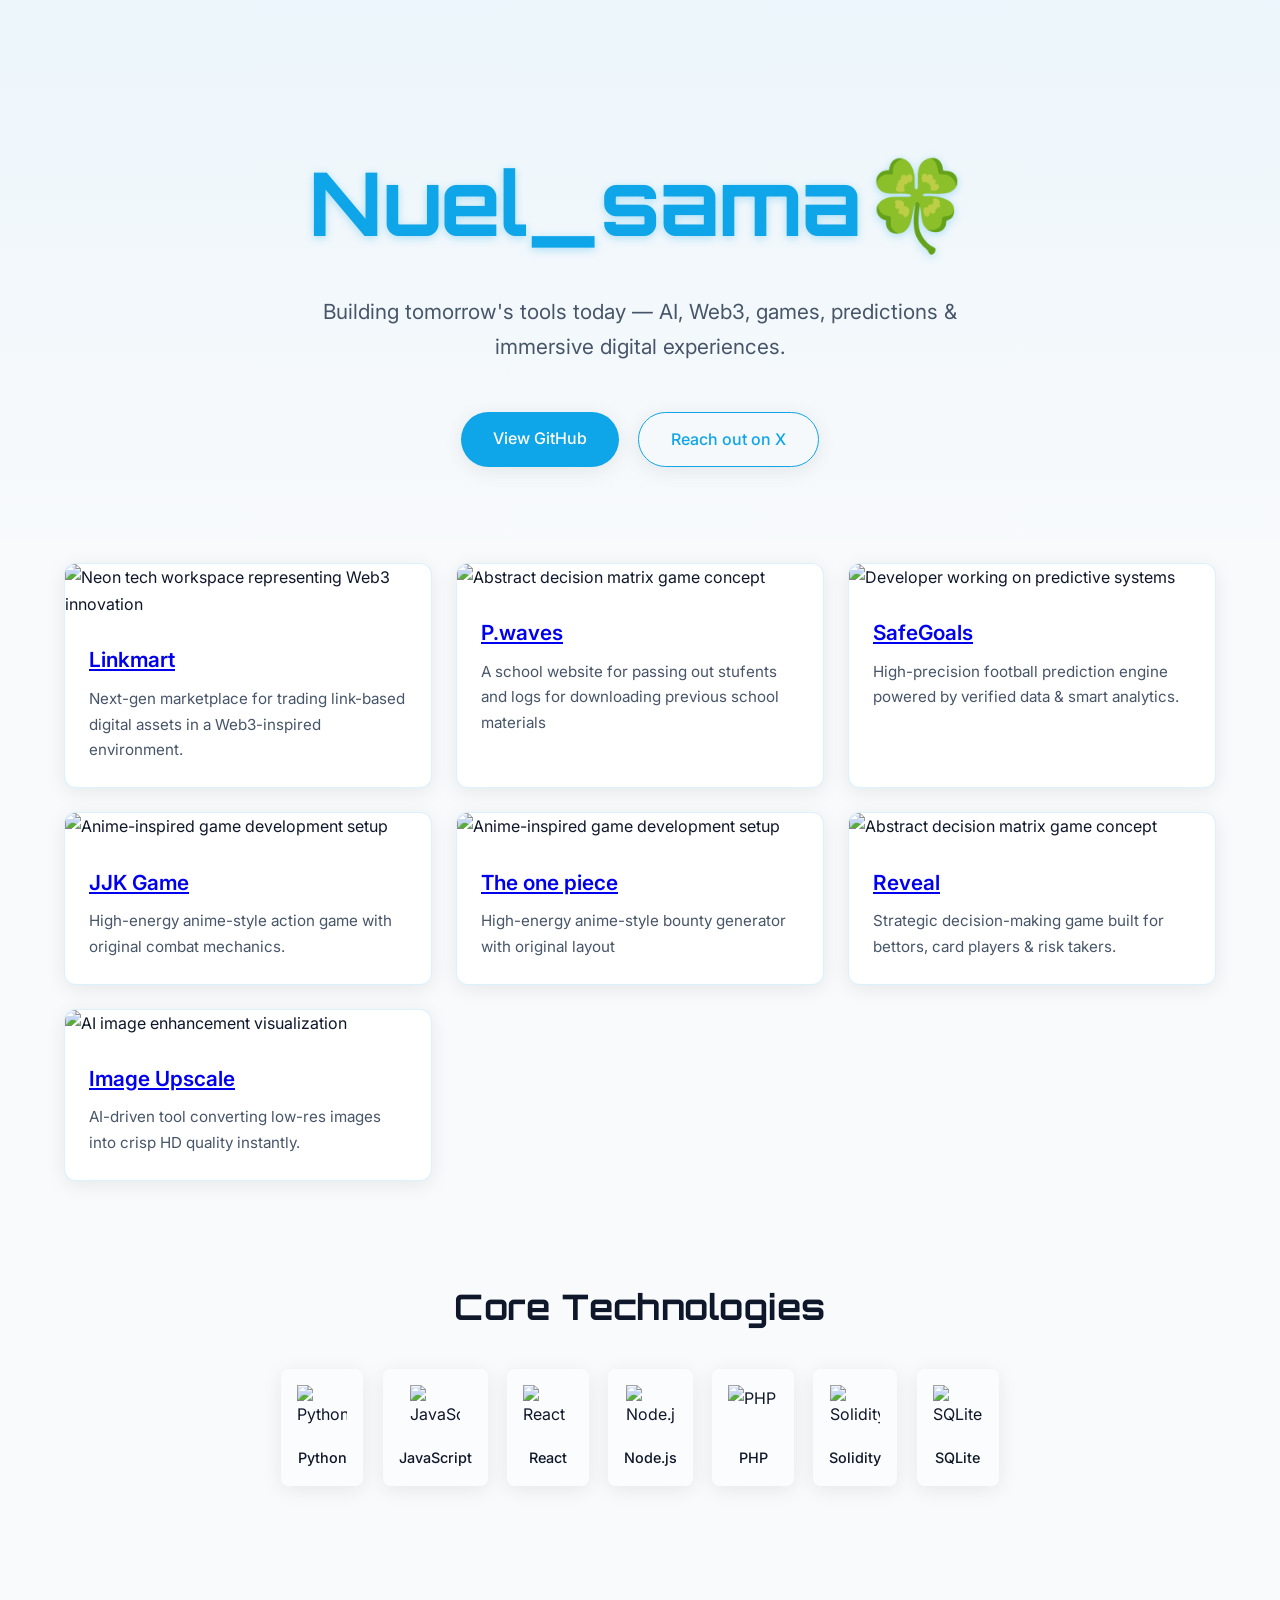
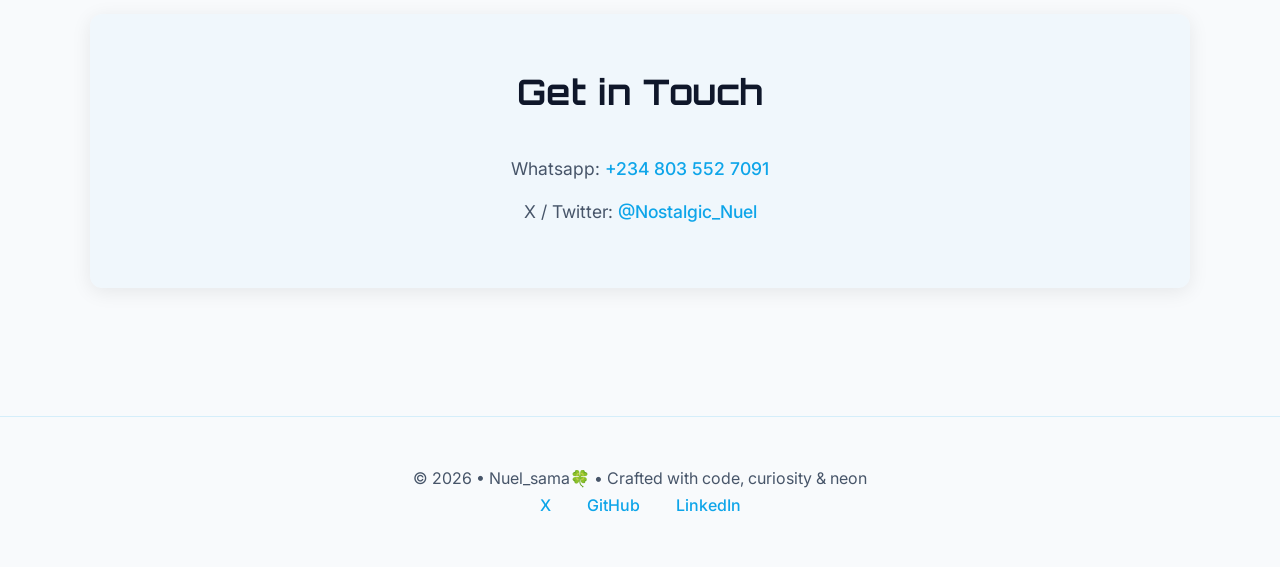
==== commit f855d310: "Update index.html" ====
--- a/index.html
+++ b/index.html
@@ -3,21 +3,22 @@
 <head>
   <meta charset="UTF-8" />
   <meta name="viewport" content="width=device-width, initial-scale=1.0" />
-  <title>Nuel_sama • Futuristic Builder & Innovator</title>
+  <title>Nuel_sama🍀 • Futuristic Builder & Innovator</title>
   <link rel="preconnect" href="https://fonts.googleapis.com">
   <link rel="preconnect" href="https://fonts.gstatic.com" crossorigin>
   <link href="https://fonts.googleapis.com/css2?family=Orbitron:wght@500;600;700&family=Inter:wght@300;400;500;600&display=swap" rel="stylesheet">
 
   <style>
     :root {
-      --bg: #030b11;
-      --accent: #00eaff;
-      --accent-glow: rgba(0, 234, 255, 0.7);
-      --text: #f0faff;
-      --text-dim: #b0d8e8;
-      --card: rgba(12, 28, 38, 0.72);
-      --glass: rgba(20, 45, 60, 0.38);
-      --border: rgba(0, 234, 255, 0.22);
+      --bg: #f8fafc; /* Bright, clean light background */
+      --accent: #0ea5e9; /* Vibrant sky blue for dope accents */
+      --accent-glow: rgba(14, 165, 233, 0.3); /* Subtle glow */
+      --text: #0f172a; /* Sharp dark text */
+      --text-dim: #475569; /* Muted gray for subtitles */
+      --card: #ffffff; /* Clean white cards */
+      --glass: rgba(255, 255, 255, 0.8); /* Light glass effect */
+      --border: rgba(14, 165, 233, 0.15); /* Soft border */
+      --shadow: 0 4px 20px rgba(0, 0, 0, 0.08); /* Sharp, professional shadows */
     }
 
     * { margin:0; padding:0; box-sizing:border-box; }
@@ -28,144 +29,127 @@
       color: var(--text);
       min-height: 100vh;
       overflow-x: hidden;
-      background-image: 
-        radial-gradient(circle at 15% 50%, rgba(0,234,255,0.08) 0%, transparent 25%),
-        radial-gradient(circle at 85% 30%, rgba(0,234,255,0.06) 0%, transparent 35%);
       line-height: 1.7;
-    }
-
-    /* Gentle ambient particles */
-    .particle {
-      position: fixed;
-      background: var(--accent);
-      border-radius: 50%;
-      pointer-events: none;
-      z-index: 0;
-      opacity: 0.35;
-      animation: rise linear infinite;
-    }
-
-    @keyframes rise {
-      0%   { transform: translateY(110vh) scale(0.3); opacity: 0.2; }
-      100% { transform: translateY(-20vh) scale(0.8); opacity: 0; }
     }
 
     header {
       position: relative;
       text-align: center;
-      padding: 12rem 1.5rem 8rem;
+      padding: 8rem 1.5rem 6rem;
       z-index: 2;
+      background: linear-gradient(to bottom, rgba(14, 165, 233, 0.05), transparent); /* Subtle bright gradient */
     }
 
     .hero-title {
       font-family: 'Orbitron', sans-serif;
-      font-size: clamp(3.5rem, 10vw, 6.5rem);
+      font-size: clamp(3rem, 8vw, 5.5rem);
       font-weight: 700;
       color: var(--accent);
-      text-shadow: 0 0 60px var(--accent-glow);
-      margin-bottom: 1.2rem;
-      letter-spacing: -1px;
+      text-shadow: 0 2px 8px var(--accent-glow);
+      margin-bottom: 1rem;
+      letter-spacing: -0.5px;
     }
 
     .hero-subtitle {
-      font-size: 1.4rem;
+      font-size: 1.3rem;
       max-width: 720px;
-      margin: 0 auto 2.5rem;
+      margin: 0 auto 2rem;
       color: var(--text-dim);
-      font-weight: 300;
+      font-weight: 400;
     }
 
     .hero-cta {
       display: inline-flex;
-      gap: 1.5rem;
+      gap: 1.2rem;
       margin-top: 1rem;
     }
 
     .btn {
-      padding: 0.9rem 2.2rem;
-      border-radius: 50px;
+      padding: 0.8rem 2rem;
+      border-radius: 9999px; /* Sharper pill shape */
       text-decoration: none;
       font-weight: 500;
-      transition: all 0.4s ease;
+      transition: all 0.3s ease;
+      box-shadow: var(--shadow);
     }
 
     .btn-primary {
       background: var(--accent);
-      color: #000;
-      box-shadow: 0 0 30px rgba(0,234,255,0.5);
+      color: white;
     }
 
     .btn-primary:hover {
-      transform: translateY(-3px);
-      box-shadow: 0 0 50px rgba(0,234,255,0.7);
+      transform: translateY(-2px);
+      box-shadow: 0 6px 25px var(--accent-glow);
     }
 
     .btn-outline {
       border: 1px solid var(--accent);
       color: var(--accent);
+      background: transparent;
     }
 
     .btn-outline:hover {
-      background: rgba(0,234,255,0.1);
-      box-shadow: 0 0 30px rgba(0,234,255,0.4);
+      background: var(--accent);
+      color: white;
+      box-shadow: 0 6px 25px var(--accent-glow);
     }
 
     /* Featured showcase grid */
     .showcase {
       max-width: 1200px;
+      margin: 0 auto 6rem;
+      padding: 0 1.5rem;
+      display: grid;
+      grid-template-columns: repeat(auto-fit, minmax(320px, 1fr));
+      gap: 1.5rem;
+    }
+
+    .project-card {
+      background: var(--card);
+      border: 1px solid var(--border);
+      border-radius: 12px;
+      overflow: hidden;
+      transition: all 0.3s ease;
+      box-shadow: var(--shadow);
+      position: relative;
+    }
+
+    .project-card:hover {
+      transform: translateY(-8px);
+      box-shadow: 0 12px 40px rgba(0,0,0,0.1);
+      border-color: var(--accent);
+    }
+
+    .project-card img {
+      width: 100%;
+      height: 200px;
+      object-fit: cover;
+    }
+
+    .project-info {
+      padding: 1.5rem;
+    }
+
+    .project-title {
+      font-size: 1.3rem;
+      color: var(--accent);
+      margin-bottom: 0.5rem;
+      font-weight: 600;
+    }
+
+    .project-desc {
+      color: var(--text-dim);
+      font-size: 0.95rem;
+    }
+
+    section {
+      max-width: 1100px;
       margin: 0 auto 8rem;
       padding: 0 1.5rem;
-      display: grid;
-      grid-template-columns: repeat(auto-fit, minmax(340px, 1fr));
-      gap: 2rem;
-    }
-
-    .project-card {
-      background: var(--card);
-      backdrop-filter: blur(14px);
-      border: 1px solid var(--border);
-      border-radius: 16px;
-      overflow: hidden;
-      transition: all 0.45s cubic-bezier(0.16, 1, 0.3, 1);
-      position: relative;
-    }
-
-    .project-card:hover {
-      transform: translateY(-14px);
-      box-shadow: 0 30px 80px rgba(0,0,0,0.6), 0 0 60px rgba(0,234,255,0.25);
-      border-color: var(--accent);
-    }
-
-    .project-card img {
-      width: 100%;
-      height: 220px;
-      object-fit: cover;
-      border-bottom: 1px solid var(--border);
-    }
-
-    .project-info {
-      padding: 1.8rem;
-    }
-
-    .project-title {
-      font-size: 1.4rem;
-      color: var(--accent);
-      margin-bottom: 0.6rem;
-      font-weight: 600;
-    }
-
-    .project-desc {
-      color: var(--text-dim);
-      font-size: 0.98rem;
-    }
-
-    section {
-      max-width: 1100px;
-      margin: 0 auto 10rem;
-      padding: 0 1.5rem;
       opacity: 0;
-      transform: translateY(50px);
-      transition: all 1.1s ease;
+      transform: translateY(30px);
+      transition: all 0.8s ease;
     }
 
     section.visible {
@@ -175,17 +159,17 @@
 
     h2 {
       font-family: 'Orbitron', sans-serif;
-      font-size: 2.4rem;
-      color: var(--accent);
-      margin-bottom: 2.5rem;
+      font-size: 2.2rem;
+      color: var(--text);
+      margin-bottom: 2rem;
       text-align: center;
-      text-shadow: 0 0 30px rgba(0,234,255,0.4);
+      letter-spacing: 0.5px;
     }
 
     .tech-stack {
       display: flex;
       flex-wrap: wrap;
-      gap: 1.5rem;
+      gap: 1.2rem;
       justify-content: center;
     }
 
@@ -193,34 +177,46 @@
       display: flex;
       flex-direction: column;
       align-items: center;
-      transition: transform 0.4s ease;
-    }
-
-    .tech-item:hover { transform: translateY(-10px); }
+      padding: 1rem;
+      background: rgba(255,255,255,0.5);
+      border-radius: 8px;
+      transition: all 0.3s ease;
+      box-shadow: var(--shadow);
+    }
+
+    .tech-item:hover {
+      transform: translateY(-5px);
+      box-shadow: 0 8px 30px rgba(0,0,0,0.1);
+    }
 
     .tech-item img {
-      width: 58px;
-      height: 58px;
-      filter: drop-shadow(0 0 14px rgba(0,234,255,0.6));
-      transition: transform 0.4s;
-    }
-
-    .tech-item:hover img { transform: scale(1.18); }
+      width: 50px;
+      height: 50px;
+      transition: transform 0.3s;
+    }
+
+    .tech-item:hover img {
+      transform: scale(1.1);
+    }
 
     .tech-item span {
-      margin-top: 0.9rem;
-      color: var(--accent);
-      font-size: 0.92rem;
+      margin-top: 0.7rem;
+      color: var(--text);
+      font-size: 0.9rem;
       font-weight: 500;
     }
 
     .contact {
       text-align: center;
+      background: rgba(14,165,233,0.03);
+      padding: 3rem;
+      border-radius: 12px;
+      box-shadow: var(--shadow);
     }
 
     .contact p {
-      font-size: 1.2rem;
-      margin: 1rem 0;
+      font-size: 1.1rem;
+      margin: 0.8rem 0;
       color: var(--text-dim);
     }
 
@@ -228,50 +224,43 @@
       color: var(--accent);
       text-decoration: none;
       transition: all 0.3s;
+      font-weight: 500;
     }
 
     .contact a:hover {
-      color: white;
-      text-shadow: 0 0 16px var(--accent);
+      color: #0369a1; /* Darker shade for sharpness */
     }
 
     footer {
       text-align: center;
-      padding: 4rem 1rem 2rem;
+      padding: 3rem 1rem;
       border-top: 1px solid var(--border);
       color: var(--text-dim);
     }
 
     footer a {
       color: var(--accent);
-      margin: 0 1.2rem;
+      margin: 0 1rem;
       text-decoration: none;
+      font-weight: 500;
+    }
+
+    footer a:hover {
+      color: #0369a1;
     }
 
     @media (max-width: 768px) {
-      header { padding: 8rem 1rem 5rem; }
-      .hero-title { font-size: 3.2rem; }
-      .showcase { grid-template-columns: 1fr; }
+      header { padding: 6rem 1rem 4rem; }
+      .hero-title { font-size: 2.8rem; }
+      .showcase { grid-template-columns: 1fr; gap: 1.2rem; }
+      .tech-stack { gap: 1rem; }
     }
   </style>
 </head>
 <body>
 
-  <!-- Particles -->
-  <script>
-    for (let i = 0; i < 28; i++) {
-      const p = document.createElement('div');
-      p.className = 'particle';
-      p.style.left = Math.random() * 100 + 'vw';
-      p.style.width = p.style.height = (2 + Math.random() * 5) + 'px';
-      p.style.animationDelay = Math.random() * 18 + 's';
-      p.style.animationDuration = (20 + Math.random() * 25) + 's';
-      document.body.appendChild(p);
-    }
-  </script>
-
   <header>
-    <h1 class="hero-title">Nuel_sama</h1>
+    <h1 class="hero-title">Nuel_sama🍀</h1>
     <p class="hero-subtitle">Building tomorrow's tools today — AI, Web3, games, predictions & immersive digital experiences.</p>
     
     <div class="hero-cta">
@@ -383,7 +372,7 @@
   </section>
 
   <footer>
-    <p>© 2026 • Nuel_sama • Crafted with code, curiosity & neon</p>
+    <p>© 2026 • Nuel_sama🍀 • Crafted with code, curiosity & neon</p>
     <div>
       <a href="https://x.com/Nuel_sama" target="_blank">X</a>
       <a href="https://github.com/Nozel-silva" target="_blank">GitHub</a>
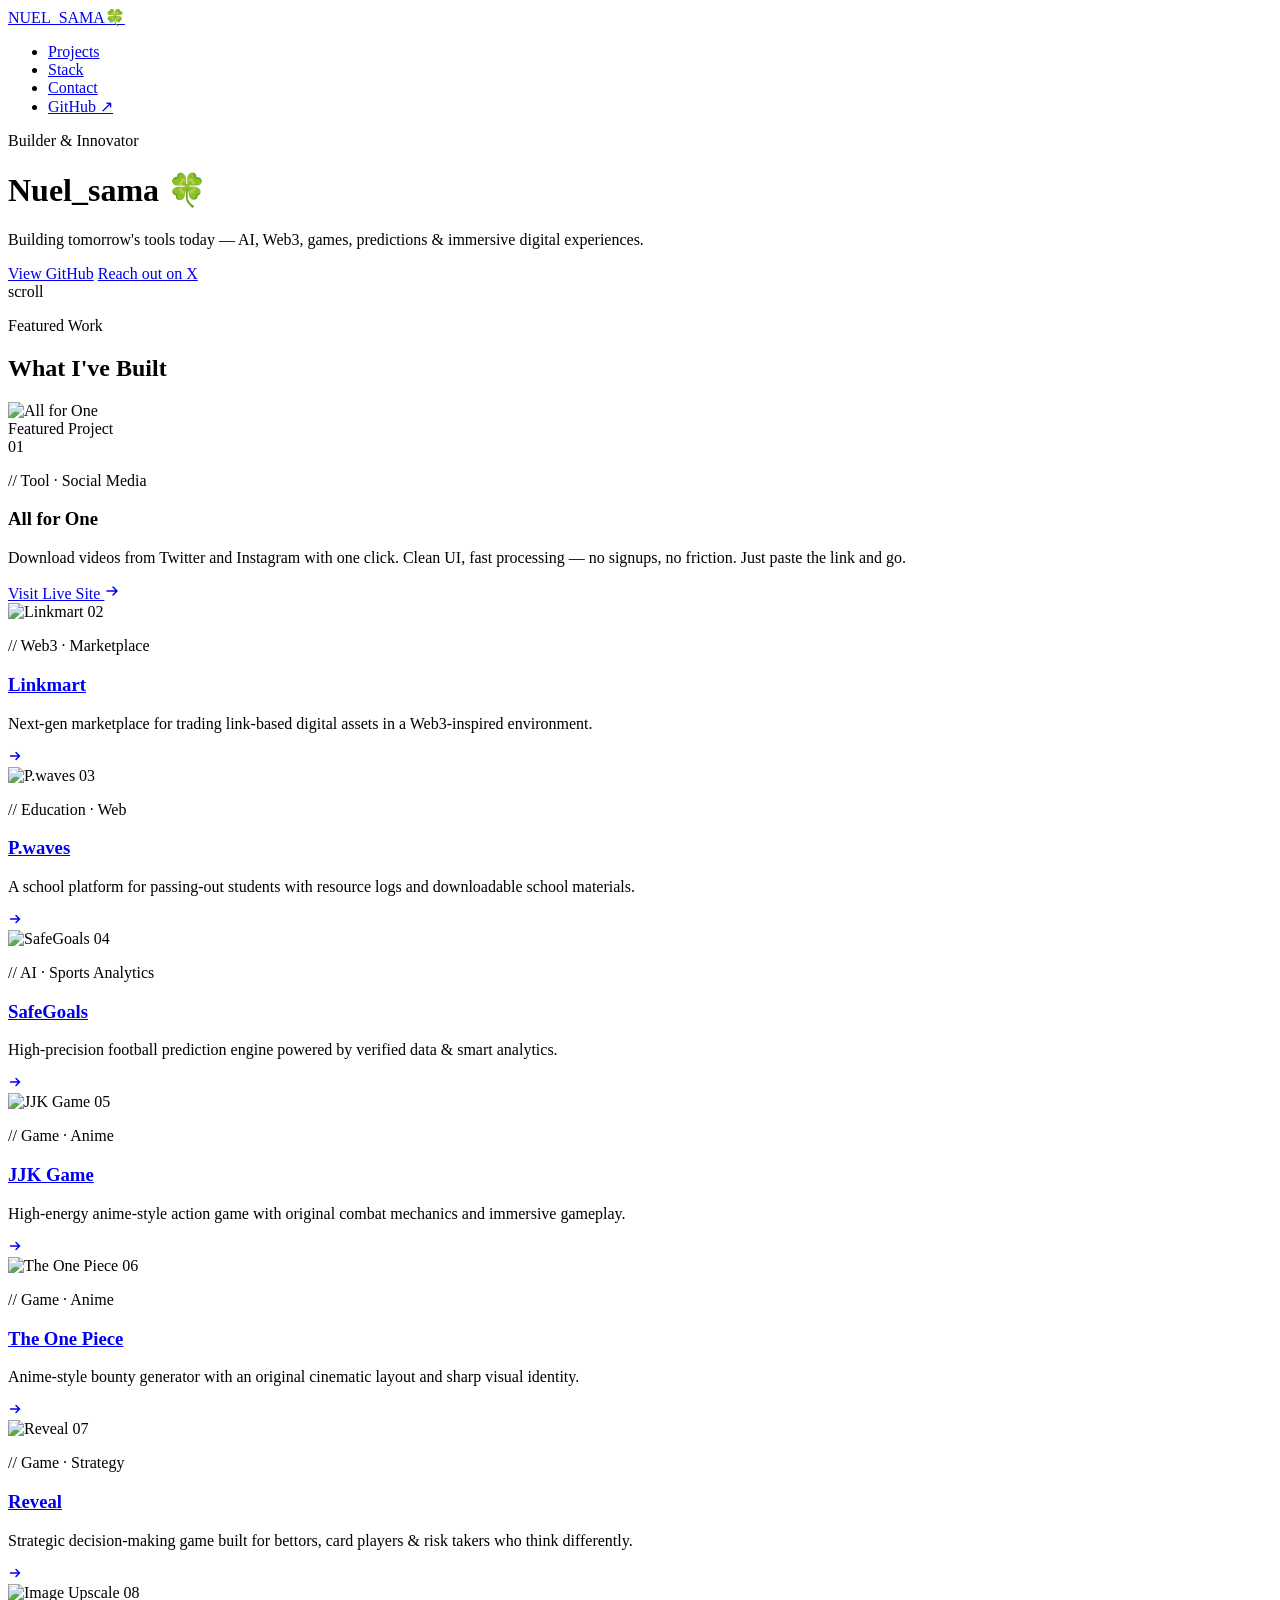
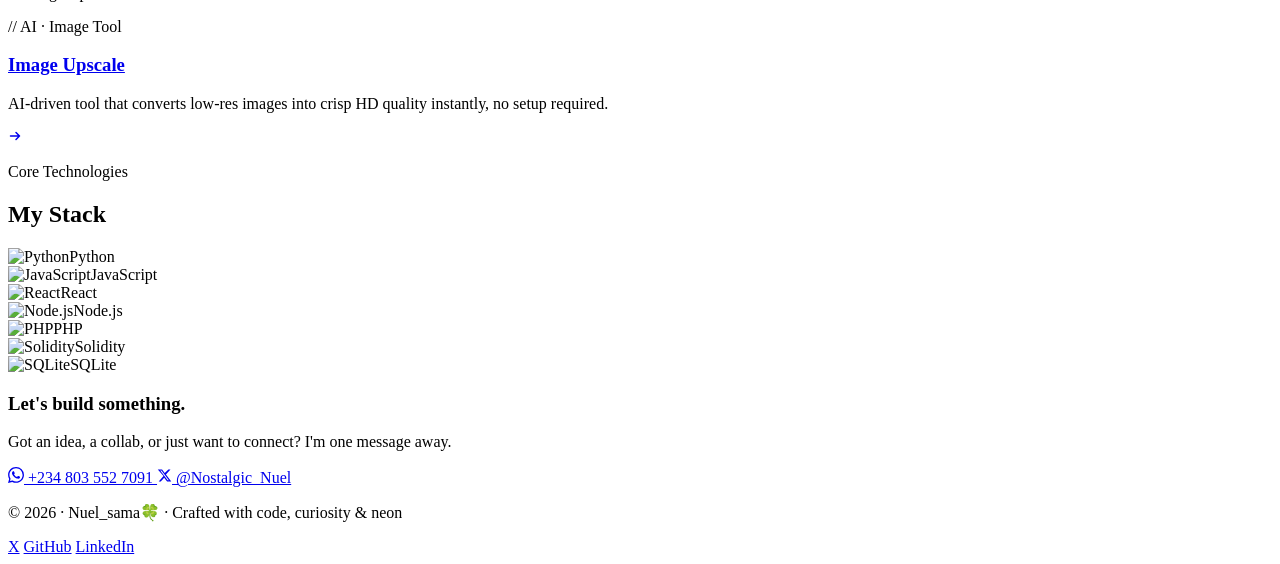
==== commit d65bf008: "Update index.html" ====
--- a/index.html
+++ b/index.html
@@ -6,374 +6,227 @@
   <title>Nuel_sama🍀 • Futuristic Builder & Innovator</title>
   <link rel="preconnect" href="https://fonts.googleapis.com">
   <link rel="preconnect" href="https://fonts.gstatic.com" crossorigin>
-  <link href="https://fonts.googleapis.com/css2?family=Orbitron:wght@500;600;700&family=Inter:wght@300;400;500;600&display=swap" rel="stylesheet">
-
-  <style>
-    :root {
-      --bg: #f8fafc; /* Bright, clean light background */
-      --accent: #0ea5e9; /* Vibrant sky blue for dope accents */
-      --accent-glow: rgba(14, 165, 233, 0.3); /* Subtle glow */
-      --text: #0f172a; /* Sharp dark text */
-      --text-dim: #475569; /* Muted gray for subtitles */
-      --card: #ffffff; /* Clean white cards */
-      --glass: rgba(255, 255, 255, 0.8); /* Light glass effect */
-      --border: rgba(14, 165, 233, 0.15); /* Soft border */
-      --shadow: 0 4px 20px rgba(0, 0, 0, 0.08); /* Sharp, professional shadows */
-    }
-
-    * { margin:0; padding:0; box-sizing:border-box; }
-
-    body {
-      font-family: 'Inter', system-ui, sans-serif;
-      background: var(--bg);
-      color: var(--text);
-      min-height: 100vh;
-      overflow-x: hidden;
-      line-height: 1.7;
-    }
-
-    header {
-      position: relative;
-      text-align: center;
-      padding: 8rem 1.5rem 6rem;
-      z-index: 2;
-      background: linear-gradient(to bottom, rgba(14, 165, 233, 0.05), transparent); /* Subtle bright gradient */
-    }
-
-    .hero-title {
-      font-family: 'Orbitron', sans-serif;
-      font-size: clamp(3rem, 8vw, 5.5rem);
-      font-weight: 700;
-      color: var(--accent);
-      text-shadow: 0 2px 8px var(--accent-glow);
-      margin-bottom: 1rem;
-      letter-spacing: -0.5px;
-    }
-
-    .hero-subtitle {
-      font-size: 1.3rem;
-      max-width: 720px;
-      margin: 0 auto 2rem;
-      color: var(--text-dim);
-      font-weight: 400;
-    }
-
-    .hero-cta {
-      display: inline-flex;
-      gap: 1.2rem;
-      margin-top: 1rem;
-    }
-
-    .btn {
-      padding: 0.8rem 2rem;
-      border-radius: 9999px; /* Sharper pill shape */
-      text-decoration: none;
-      font-weight: 500;
-      transition: all 0.3s ease;
-      box-shadow: var(--shadow);
-    }
-
-    .btn-primary {
-      background: var(--accent);
-      color: white;
-    }
-
-    .btn-primary:hover {
-      transform: translateY(-2px);
-      box-shadow: 0 6px 25px var(--accent-glow);
-    }
-
-    .btn-outline {
-      border: 1px solid var(--accent);
-      color: var(--accent);
-      background: transparent;
-    }
-
-    .btn-outline:hover {
-      background: var(--accent);
-      color: white;
-      box-shadow: 0 6px 25px var(--accent-glow);
-    }
-
-    /* Featured showcase grid */
-    .showcase {
-      max-width: 1200px;
-      margin: 0 auto 6rem;
-      padding: 0 1.5rem;
-      display: grid;
-      grid-template-columns: repeat(auto-fit, minmax(320px, 1fr));
-      gap: 1.5rem;
-    }
-
-    .project-card {
-      background: var(--card);
-      border: 1px solid var(--border);
-      border-radius: 12px;
-      overflow: hidden;
-      transition: all 0.3s ease;
-      box-shadow: var(--shadow);
-      position: relative;
-    }
-
-    .project-card:hover {
-      transform: translateY(-8px);
-      box-shadow: 0 12px 40px rgba(0,0,0,0.1);
-      border-color: var(--accent);
-    }
-
-    .project-card img {
-      width: 100%;
-      height: 200px;
-      object-fit: cover;
-    }
-
-    .project-info {
-      padding: 1.5rem;
-    }
-
-    .project-title {
-      font-size: 1.3rem;
-      color: var(--accent);
-      margin-bottom: 0.5rem;
-      font-weight: 600;
-    }
-
-    .project-desc {
-      color: var(--text-dim);
-      font-size: 0.95rem;
-    }
-
-    section {
-      max-width: 1100px;
-      margin: 0 auto 8rem;
-      padding: 0 1.5rem;
-      opacity: 0;
-      transform: translateY(30px);
-      transition: all 0.8s ease;
-    }
-
-    section.visible {
-      opacity: 1;
-      transform: translateY(0);
-    }
-
-    h2 {
-      font-family: 'Orbitron', sans-serif;
-      font-size: 2.2rem;
-      color: var(--text);
-      margin-bottom: 2rem;
-      text-align: center;
-      letter-spacing: 0.5px;
-    }
-
-    .tech-stack {
-      display: flex;
-      flex-wrap: wrap;
-      gap: 1.2rem;
-      justify-content: center;
-    }
-
-    .tech-item {
-      display: flex;
-      flex-direction: column;
-      align-items: center;
-      padding: 1rem;
-      background: rgba(255,255,255,0.5);
-      border-radius: 8px;
-      transition: all 0.3s ease;
-      box-shadow: var(--shadow);
-    }
-
-    .tech-item:hover {
-      transform: translateY(-5px);
-      box-shadow: 0 8px 30px rgba(0,0,0,0.1);
-    }
-
-    .tech-item img {
-      width: 50px;
-      height: 50px;
-      transition: transform 0.3s;
-    }
-
-    .tech-item:hover img {
-      transform: scale(1.1);
-    }
-
-    .tech-item span {
-      margin-top: 0.7rem;
-      color: var(--text);
-      font-size: 0.9rem;
-      font-weight: 500;
-    }
-
-    .contact {
-      text-align: center;
-      background: rgba(14,165,233,0.03);
-      padding: 3rem;
-      border-radius: 12px;
-      box-shadow: var(--shadow);
-    }
-
-    .contact p {
-      font-size: 1.1rem;
-      margin: 0.8rem 0;
-      color: var(--text-dim);
-    }
-
-    .contact a {
-      color: var(--accent);
-      text-decoration: none;
-      transition: all 0.3s;
-      font-weight: 500;
-    }
-
-    .contact a:hover {
-      color: #0369a1; /* Darker shade for sharpness */
-    }
-
-    footer {
-      text-align: center;
-      padding: 3rem 1rem;
-      border-top: 1px solid var(--border);
-      color: var(--text-dim);
-    }
-
-    footer a {
-      color: var(--accent);
-      margin: 0 1rem;
-      text-decoration: none;
-      font-weight: 500;
-    }
-
-    footer a:hover {
-      color: #0369a1;
-    }
-
-    @media (max-width: 768px) {
-      header { padding: 6rem 1rem 4rem; }
-      .hero-title { font-size: 2.8rem; }
-      .showcase { grid-template-columns: 1fr; gap: 1.2rem; }
-      .tech-stack { gap: 1rem; }
-    }
-  </style>
+  <link href="https://fonts.googleapis.com/css2?family=Syne:wght@400;600;700;800&family=DM+Mono:wght@300;400;500&family=Bricolage+Grotesque:wght@300;400;500;700&display=swap" rel="stylesheet">
+  <link rel="stylesheet" href="style.css"> <!-- your CSS file here -->
 </head>
 <body>
 
+  <div class="cursor" id="cursor"></div>
+  <div class="cursor-ring" id="cursorRing"></div>
+
+  <nav id="navbar">
+    <a href="#" class="nav-logo">NUEL_SAMA🍀</a>
+    <ul class="nav-links">
+      <li><a href="#projects">Projects</a></li>
+      <li><a href="#stack">Stack</a></li>
+      <li><a href="#contact">Contact</a></li>
+      <li><a href="https://github.com/Nozel-silva" target="_blank">GitHub ↗</a></li>
+    </ul>
+  </nav>
+
   <header>
-    <h1 class="hero-title">Nuel_sama🍀</h1>
+    <div class="header-orb orb-1"></div>
+    <div class="header-orb orb-2"></div>
+    <div class="header-orb orb-3"></div>
+    <p class="hero-eyebrow">Builder & Innovator</p>
+    <h1 class="hero-title">
+      <span class="line-1">Nuel_sama</span>
+      <span class="line-2">🍀</span>
+    </h1>
     <p class="hero-subtitle">Building tomorrow's tools today — AI, Web3, games, predictions & immersive digital experiences.</p>
-    
     <div class="hero-cta">
       <a href="https://github.com/Nozel-silva" target="_blank" class="btn btn-primary">View GitHub</a>
       <a href="https://x.com/Nostalgic_Nuel" target="_blank" class="btn btn-outline">Reach out on X</a>
     </div>
+    <div class="scroll-indicator">
+      <span>scroll</span>
+      <div class="scroll-line"></div>
+    </div>
   </header>
 
-  <section class="showcase">
-
-<div class="project-card">
-      <img src="https://media.easy-peasy.ai/efd63bac-3c5b-4279-8081-67ebeea230aa/2024-12-18T04:18:05.817Z.png" alt="Neon tech workspace representing Web3 innovation" loading="lazy">
-      <div class="project-info">
-        <h3 class="project-title"><a href="https://linkmart.vercel.app/" target="_blank">Linkmart</a></h3>
-        <p class="project-desc">Next-gen marketplace for trading link-based digital assets in a Web3-inspired environment.</p>
-      </div>
-</div>
-
-
-
-    
-  
-    <div class="project-card">
-      <img src="https://p1.hippopx.com/preview/278/286/333/science-no-person-biology-medicine.jpg" alt="Abstract decision matrix game concept" loading="lazy">
-      <div class="project-info">
-        <h3 class="project-title"><a href=" https://nozel-silva.github.io/p.wave/" target="_blank">P.waves</a></h3>
-        <p class="project-desc">A school website for passing out stufents and logs for downloading previous school materials</p>
-      </div>
-    </div>
-
-
-    
-
-    <div class="project-card">
-      <img src="https://images.pexels.com/photos/6804604/pexels-photo-6804604.jpeg" alt="Developer working on predictive systems" loading="lazy">
-      <div class="project-info">
-        <h3 class="project-title"><a href="https://safe-goals-iig4.vercel.app" target="_blank">SafeGoals</a></h3>
-        <p class="project-desc">High-precision football prediction engine powered by verified data & smart analytics.</p>
-      </div>
-    </div>
-
-
-
-<div class="project-card">
-      <img src="https://p3.hippopx.com/preview/225/884/black-flat-screen-monitor-dual-monitor-setup-contemporary-office-desk-stylish-lighting-tech-enthusiasts-computer-monitor-office-workspace-modern-desk-setup-dual-display-tech.jpg" alt="Anime-inspired game development setup" loading="lazy">
-      <div class="project-info">
-        <h3 class="project-title"><a href="https://nozel-silva.github.io/JJK-Kubiten/" target="_blank">JJK Game</a></h3>
-        <p class="project-desc">High-energy anime-style action game with original combat mechanics.</p>
-      </div>
-</div>
-    
-  
-    
-   <div class="project-card">
-      <img src="https://p3.hippopx.com/preview/225/884/black-flat-screen-monitor-dual-monitor-setup-contemporary-office-desk-stylish-lighting-tech-enthusiasts-computer-monitor-office-workspace-modern-desk-setup-dual-display-tech.jpg" alt="Anime-inspired game development setup" loading="lazy">
-      <div class="project-info">
-        <h3 class="project-title"><a href="https://the-one-piece-avji.vercel.app/" target="_blank">The one piece</a></h3>
-        <p class="project-desc">High-energy anime-style bounty generator with original layout</p>
-      </div>
-   </div>
-
-
-
-    
-    <div class="project-card">
-      <img src="https://p1.hippopx.com/preview/278/286/333/science-no-person-biology-medicine.jpg" alt="Abstract decision matrix game concept" loading="lazy">
-      <div class="project-info">
-        <h3 class="project-title"><a href="https://nozel-silva.github.io/Reveal-/" target="_blank">Reveal</a></h3>
-        <p class="project-desc">Strategic decision-making game built for bettors, card players & risk takers.</p>
-      </div>
-    </div>
-
-
-    
-    
-
-    <div class="project-card">
-      <img src="https://p3.hippopx.com/preview/173/821/night-photography-low-light-photography-illuminated-dots-neon-lights-abstract-photography-close-up-shot-moody-atmosphere-glowing-dot-pattern-dark-background-bokeh-effect.jpg" alt="AI image enhancement visualization" loading="lazy">
-      <div class="project-info">
-        <h3 class="project-title"><a href="https://image-upscale-omega.vercel.app/" target="_blank">Image Upscale</a></h3>
-        <p class="project-desc">AI-driven tool converting low-res images into crisp HD quality instantly.</p>
-      </div>
-    </div>
-
-
-    
-
-    
-    
-  </section>
-
-  <section>
-    <h2>Core Technologies</h2>
-    <div class="tech-stack">
-      <div class="tech-item"><img src="https://cdn.jsdelivr.net/gh/devicons/devicon/icons/python/python-original.svg" alt="Python"><span>Python</span></div>
-      <div class="tech-item"><img src="https://cdn.jsdelivr.net/gh/devicons/devicon/icons/javascript/javascript-original.svg" alt="JavaScript"><span>JavaScript</span></div>
-      <div class="tech-item"><img src="https://cdn.jsdelivr.net/gh/devicons/devicon/icons/react/react-original.svg" alt="React"><span>React</span></div>
-      <div class="tech-item"><img src="https://cdn.jsdelivr.net/gh/devicons/devicon/icons/nodejs/nodejs-original.svg" alt="Node.js"><span>Node.js</span></div>
-      <div class="tech-item"><img src="https://cdn.jsdelivr.net/gh/devicons/devicon/icons/php/php-original.svg" alt="PHP"><span>PHP</span></div>
-      <div class="tech-item"><img src="https://cdn.jsdelivr.net/gh/devicons/devicon/icons/solidity/solidity-original.svg" alt="Solidity"><span>Solidity</span></div>
-      <div class="tech-item"><img src="https://cdn.jsdelivr.net/gh/devicons/devicon/icons/sqlite/sqlite-original.svg" alt="SQLite"><span>SQLite</span></div>
-    </div>
-  </section>
-
-  <section class="contact">
-    <h2>Get in Touch</h2>
-    <p>Whatsapp: <a href="https://wa.me/2348035527091">+234 803 552 7091</a></p>
-    <p>X / Twitter: <a href="https://x.com/Nostalgic_Nuel">@Nostalgic_Nuel</a></p>
-  </section>
+  <div id="projects" class="section-wrapper">
+    <p class="section-label" data-observe>Featured Work</p>
+    <h2 class="section-title" data-observe>What I've Built</h2>
+
+    <div class="featured-project" data-observe>
+      <div class="featured-visual">
+        <img src="https://images.unsplash.com/photo-1611162616475-46b635cb6868?w=900&q=80" alt="All for One">
+        <div class="featured-badge">Featured Project</div>
+      </div>
+      <div class="featured-content">
+        <div class="featured-number">01</div>
+        <p class="featured-tag">// Tool · Social Media</p>
+        <h3 class="featured-title">All for One</h3>
+        <p class="featured-desc">Download videos from Twitter and Instagram with one click. Clean UI, fast processing — no signups, no friction. Just paste the link and go.</p>
+        <a href="https://all-for-one-pearl.vercel.app/" target="_blank" class="featured-link">
+          Visit Live Site
+          <svg width="16" height="16" viewBox="0 0 16 16" fill="none">
+            <path d="M3 8h10M9 4l4 4-4 4" stroke="currentColor" stroke-width="1.5" stroke-linecap="round" stroke-linejoin="round"/>
+          </svg>
+        </a>
+      </div>
+    </div>
+
+    <div class="projects-grid">
+
+      <div class="project-card" data-observe>
+        <div class="card-img">
+          <img src="https://media.easy-peasy.ai/efd63bac-3c5b-4279-8081-67ebeea230aa/2024-12-18T04:18:05.817Z.png" alt="Linkmart" loading="lazy">
+          <span class="card-num">02</span>
+        </div>
+        <div class="card-body">
+          <p class="card-label">// Web3 · Marketplace</p>
+          <h3 class="card-title"><a href="https://linkmart.vercel.app/" target="_blank">Linkmart</a></h3>
+          <p class="card-desc">Next-gen marketplace for trading link-based digital assets in a Web3-inspired environment.</p>
+        </div>
+        <div class="card-footer">
+          <a href="https://linkmart.vercel.app/" target="_blank" class="card-arrow">
+            <svg width="14" height="14" viewBox="0 0 14 14" fill="none"><path d="M2.5 7h9M8 3.5L11.5 7 8 10.5" stroke="currentColor" stroke-width="1.5" stroke-linecap="round" stroke-linejoin="round"/></svg>
+          </a>
+        </div>
+      </div>
+
+      <div class="project-card" data-observe>
+        <div class="card-img">
+          <img src="https://p1.hippopx.com/preview/278/286/333/science-no-person-biology-medicine.jpg" alt="P.waves" loading="lazy">
+          <span class="card-num">03</span>
+        </div>
+        <div class="card-body">
+          <p class="card-label">// Education · Web</p>
+          <h3 class="card-title"><a href="https://nozel-silva.github.io/p.wave/" target="_blank">P.waves</a></h3>
+          <p class="card-desc">A school platform for passing-out students with resource logs and downloadable school materials.</p>
+        </div>
+        <div class="card-footer">
+          <a href="https://nozel-silva.github.io/p.wave/" target="_blank" class="card-arrow">
+            <svg width="14" height="14" viewBox="0 0 14 14" fill="none"><path d="M2.5 7h9M8 3.5L11.5 7 8 10.5" stroke="currentColor" stroke-width="1.5" stroke-linecap="round" stroke-linejoin="round"/></svg>
+          </a>
+        </div>
+      </div>
+
+      <div class="project-card" data-observe>
+        <div class="card-img">
+          <img src="https://images.pexels.com/photos/6804604/pexels-photo-6804604.jpeg" alt="SafeGoals" loading="lazy">
+          <span class="card-num">04</span>
+        </div>
+        <div class="card-body">
+          <p class="card-label">// AI · Sports Analytics</p>
+          <h3 class="card-title"><a href="https://safe-goals-iig4.vercel.app" target="_blank">SafeGoals</a></h3>
+          <p class="card-desc">High-precision football prediction engine powered by verified data & smart analytics.</p>
+        </div>
+        <div class="card-footer">
+          <a href="https://safe-goals-iig4.vercel.app" target="_blank" class="card-arrow">
+            <svg width="14" height="14" viewBox="0 0 14 14" fill="none"><path d="M2.5 7h9M8 3.5L11.5 7 8 10.5" stroke="currentColor" stroke-width="1.5" stroke-linecap="round" stroke-linejoin="round"/></svg>
+          </a>
+        </div>
+      </div>
+
+      <div class="project-card" data-observe>
+        <div class="card-img">
+          <img src="https://p3.hippopx.com/preview/225/884/black-flat-screen-monitor-dual-monitor-setup-contemporary-office-desk-stylish-lighting-tech-enthusiasts-computer-monitor-office-workspace-modern-desk-setup-dual-display-tech.jpg" alt="JJK Game" loading="lazy">
+          <span class="card-num">05</span>
+        </div>
+        <div class="card-body">
+          <p class="card-label">// Game · Anime</p>
+          <h3 class="card-title"><a href="https://nozel-silva.github.io/JJK-Kubiten/" target="_blank">JJK Game</a></h3>
+          <p class="card-desc">High-energy anime-style action game with original combat mechanics and immersive gameplay.</p>
+        </div>
+        <div class="card-footer">
+          <a href="https://nozel-silva.github.io/JJK-Kubiten/" target="_blank" class="card-arrow">
+            <svg width="14" height="14" viewBox="0 0 14 14" fill="none"><path d="M2.5 7h9M8 3.5L11.5 7 8 10.5" stroke="currentColor" stroke-width="1.5" stroke-linecap="round" stroke-linejoin="round"/></svg>
+          </a>
+        </div>
+      </div>
+
+      <div class="project-card" data-observe>
+        <div class="card-img">
+          <img src="https://p3.hippopx.com/preview/225/884/black-flat-screen-monitor-dual-monitor-setup-contemporary-office-desk-stylish-lighting-tech-enthusiasts-computer-monitor-office-workspace-modern-desk-setup-dual-display-tech.jpg" alt="The One Piece" loading="lazy">
+          <span class="card-num">06</span>
+        </div>
+        <div class="card-body">
+          <p class="card-label">// Game · Anime</p>
+          <h3 class="card-title"><a href="https://the-one-piece-avji.vercel.app/" target="_blank">The One Piece</a></h3>
+          <p class="card-desc">Anime-style bounty generator with an original cinematic layout and sharp visual identity.</p>
+        </div>
+        <div class="card-footer">
+          <a href="https://the-one-piece-avji.vercel.app/" target="_blank" class="card-arrow">
+            <svg width="14" height="14" viewBox="0 0 14 14" fill="none"><path d="M2.5 7h9M8 3.5L11.5 7 8 10.5" stroke="currentColor" stroke-width="1.5" stroke-linecap="round" stroke-linejoin="round"/></svg>
+          </a>
+        </div>
+      </div>
+
+      <div class="project-card" data-observe>
+        <div class="card-img">
+          <img src="https://p1.hippopx.com/preview/278/286/333/science-no-person-biology-medicine.jpg" alt="Reveal" loading="lazy">
+          <span class="card-num">07</span>
+        </div>
+        <div class="card-body">
+          <p class="card-label">// Game · Strategy</p>
+          <h3 class="card-title"><a href="https://nozel-silva.github.io/Reveal-/" target="_blank">Reveal</a></h3>
+          <p class="card-desc">Strategic decision-making game built for bettors, card players & risk takers who think differently.</p>
+        </div>
+        <div class="card-footer">
+          <a href="https://nozel-silva.github.io/Reveal-/" target="_blank" class="card-arrow">
+            <svg width="14" height="14" viewBox="0 0 14 14" fill="none"><path d="M2.5 7h9M8 3.5L11.5 7 8 10.5" stroke="currentColor" stroke-width="1.5" stroke-linecap="round" stroke-linejoin="round"/></svg>
+          </a>
+        </div>
+      </div>
+
+      <div class="project-card" data-observe>
+        <div class="card-img">
+          <img src="https://p3.hippopx.com/preview/173/821/night-photography-low-light-photography-illuminated-dots-neon-lights-abstract-photography-close-up-shot-moody-atmosphere-glowing-dot-pattern-dark-background-bokeh-effect.jpg" alt="Image Upscale" loading="lazy">
+          <span class="card-num">08</span>
+        </div>
+        <div class="card-body">
+          <p class="card-label">// AI · Image Tool</p>
+          <h3 class="card-title"><a href="https://image-upscale-omega.vercel.app/" target="_blank">Image Upscale</a></h3>
+          <p class="card-desc">AI-driven tool that converts low-res images into crisp HD quality instantly, no setup required.</p>
+        </div>
+        <div class="card-footer">
+          <a href="https://image-upscale-omega.vercel.app/" target="_blank" class="card-arrow">
+            <svg width="14" height="14" viewBox="0 0 14 14" fill="none"><path d="M2.5 7h9M8 3.5L11.5 7 8 10.5" stroke="currentColor" stroke-width="1.5" stroke-linecap="round" stroke-linejoin="round"/></svg>
+          </a>
+        </div>
+      </div>
+
+    </div>
+  </div>
+
+  <div id="stack" class="tech-section">
+    <div class="section-wrapper">
+      <p class="section-label" data-observe>Core Technologies</p>
+      <h2 class="section-title" data-observe>My Stack</h2>
+      <div class="tech-grid">
+        <div class="tech-item" data-observe><img src="https://cdn.jsdelivr.net/gh/devicons/devicon/icons/python/python-original.svg" alt="Python"><span>Python</span></div>
+        <div class="tech-item" data-observe><img src="https://cdn.jsdelivr.net/gh/devicons/devicon/icons/javascript/javascript-original.svg" alt="JavaScript"><span>JavaScript</span></div>
+        <div class="tech-item" data-observe><img src="https://cdn.jsdelivr.net/gh/devicons/devicon/icons/react/react-original.svg" alt="React"><span>React</span></div>
+        <div class="tech-item" data-observe><img src="https://cdn.jsdelivr.net/gh/devicons/devicon/icons/nodejs/nodejs-original.svg" alt="Node.js"><span>Node.js</span></div>
+        <div class="tech-item" data-observe><img src="https://cdn.jsdelivr.net/gh/devicons/devicon/icons/php/php-original.svg" alt="PHP"><span>PHP</span></div>
+        <div class="tech-item" data-observe><img src="https://cdn.jsdelivr.net/gh/devicons/devicon/icons/solidity/solidity-original.svg" alt="Solidity"><span>Solidity</span></div>
+        <div class="tech-item" data-observe><img src="https://cdn.jsdelivr.net/gh/devicons/devicon/icons/sqlite/sqlite-original.svg" alt="SQLite"><span>SQLite</span></div>
+      </div>
+    </div>
+  </div>
+
+  <div id="contact" class="section-wrapper">
+    <div class="contact-box" data-observe>
+      <h3 class="contact-title">Let's build something.</h3>
+      <p class="contact-sub">Got an idea, a collab, or just want to connect? I'm one message away.</p>
+      <div class="contact-links">
+        <a href="https://wa.me/2348035527091" target="_blank" class="contact-link">
+          <svg width="16" height="16" viewBox="0 0 24 24" fill="currentColor"><path d="M17.472 14.382c-.297-.149-1.758-.867-2.03-.967-.273-.099-.471-.148-.67.15-.197.297-.767.966-.94 1.164-.173.199-.347.223-.644.075-.297-.15-1.255-.463-2.39-1.475-.883-.788-1.48-1.761-1.653-2.059-.173-.297-.018-.458.13-.606.134-.133.298-.347.446-.52.149-.174.198-.298.298-.497.099-.198.05-.371-.025-.52-.075-.149-.669-1.612-.916-2.207-.242-.579-.487-.5-.669-.51-.173-.008-.371-.01-.57-.01-.198 0-.52.074-.792.372-.272.297-1.04 1.016-1.04 2.479 0 1.462 1.065 2.875 1.213 3.074.149.198 2.096 3.2 5.077 4.487.709.306 1.262.489 1.694.625.712.227 1.36.195 1.871.118.571-.085 1.758-.719 2.006-1.413.248-.694.248-1.289.173-1.413-.074-.124-.272-.198-.57-.347m-5.421 7.403h-.004a9.87 9.87 0 01-5.031-1.378l-.361-.214-3.741.982.998-3.648-.235-.374a9.86 9.86 0 01-1.51-5.26c.001-5.45 4.436-9.884 9.888-9.884 2.64 0 5.122 1.03 6.988 2.898a9.825 9.825 0 012.893 6.994c-.003 5.45-4.437 9.884-9.885 9.884m8.413-18.297A11.815 11.815 0 0012.05 0C5.495 0 .16 5.335.157 11.892c0 2.096.547 4.142 1.588 5.945L.057 24l6.305-1.654a11.882 11.882 0 005.683 1.448h.005c6.554 0 11.89-5.335 11.893-11.893a11.821 11.821 0 00-3.48-8.413z"/></svg>
+          +234 803 552 7091
+        </a>
+        <a href="https://x.com/Nostalgic_Nuel" target="_blank" class="contact-link">
+          <svg width="15" height="15" viewBox="0 0 24 24" fill="currentColor"><path d="M18.244 2.25h3.308l-7.227 8.26 8.502 11.24H16.17l-4.714-6.231-5.401 6.231H2.744l7.737-8.835L1.254 2.25H8.08l4.253 5.622zm-1.161 17.52h1.833L7.084 4.126H5.117z"/></svg>
+          @Nostalgic_Nuel
+        </a>
+      </div>
+    </div>
+  </div>
 
   <footer>
-    <p>© 2026 • Nuel_sama🍀 • Crafted with code, curiosity & neon</p>
-    <div>
+    <p class="footer-copy">© 2026 · Nuel_sama🍀 · Crafted with code, curiosity & neon</p>
+    <div class="footer-links">
       <a href="https://x.com/Nuel_sama" target="_blank">X</a>
       <a href="https://github.com/Nozel-silva" target="_blank">GitHub</a>
       <a href="https://www.linkedin.com/in/emmanuel-agafie" target="_blank">LinkedIn</a>
@@ -381,16 +234,57 @@
   </footer>
 
   <script>
-    // Intersection Observer for fade-in
-    const observer = new IntersectionObserver((entries) => {
+    const cursor = document.getElementById('cursor');
+    const ring = document.getElementById('cursorRing');
+    let mx = 0, my = 0, rx = 0, ry = 0;
+
+    document.addEventListener('mousemove', e => {
+      mx = e.clientX; my = e.clientY;
+      cursor.style.left = mx - 5 + 'px';
+      cursor.style.top = my - 5 + 'px';
+    });
+
+    (function animateRing() {
+      rx += (mx - rx - 18) * 0.12;
+      ry += (my - ry - 18) * 0.12;
+      ring.style.left = rx + 'px';
+      ring.style.top = ry + 'px';
+      requestAnimationFrame(animateRing);
+    })();
+
+    document.querySelectorAll('a, button').forEach(el => {
+      el.addEventListener('mouseenter', () => {
+        cursor.style.transform = 'scale(2)';
+        ring.style.transform = 'translate(-13px,-13px) scale(1.4)';
+        ring.style.borderColor = 'rgba(0,229,255,0.8)';
+      });
+      el.addEventListener('mouseleave', () => {
+        cursor.style.transform = 'scale(1)';
+        ring.style.transform = 'translate(-13px,-13px) scale(1)';
+        ring.style.borderColor = 'rgba(0,229,255,0.5)';
+      });
+    });
+
+    window.addEventListener('scroll', () => {
+      document.getElementById('navbar').classList.toggle('scrolled', window.scrollY > 60);
+    });
+
+    const obs = new IntersectionObserver((entries) => {
       entries.forEach(entry => {
         if (entry.isIntersecting) {
-          entry.target.classList.add('visible');
+          const delay = entry.target.dataset.delay || 0;
+          setTimeout(() => entry.target.classList.add('visible'), parseInt(delay));
+          obs.unobserve(entry.target);
         }
       });
-    }, { threshold: 0.15 });
-
-    document.querySelectorAll('section').forEach(el => observer.observe(el));
+    }, { threshold: 0.12 });
+
+    document.querySelectorAll('[data-observe]').forEach(el => obs.observe(el));
+
+    document.querySelectorAll('.project-card').forEach((card, i) => {
+      card.style.transitionDelay = (i % 3) * 0.12 + 's';
+    });
   </script>
+
 </body>
-</html>
+  </html>
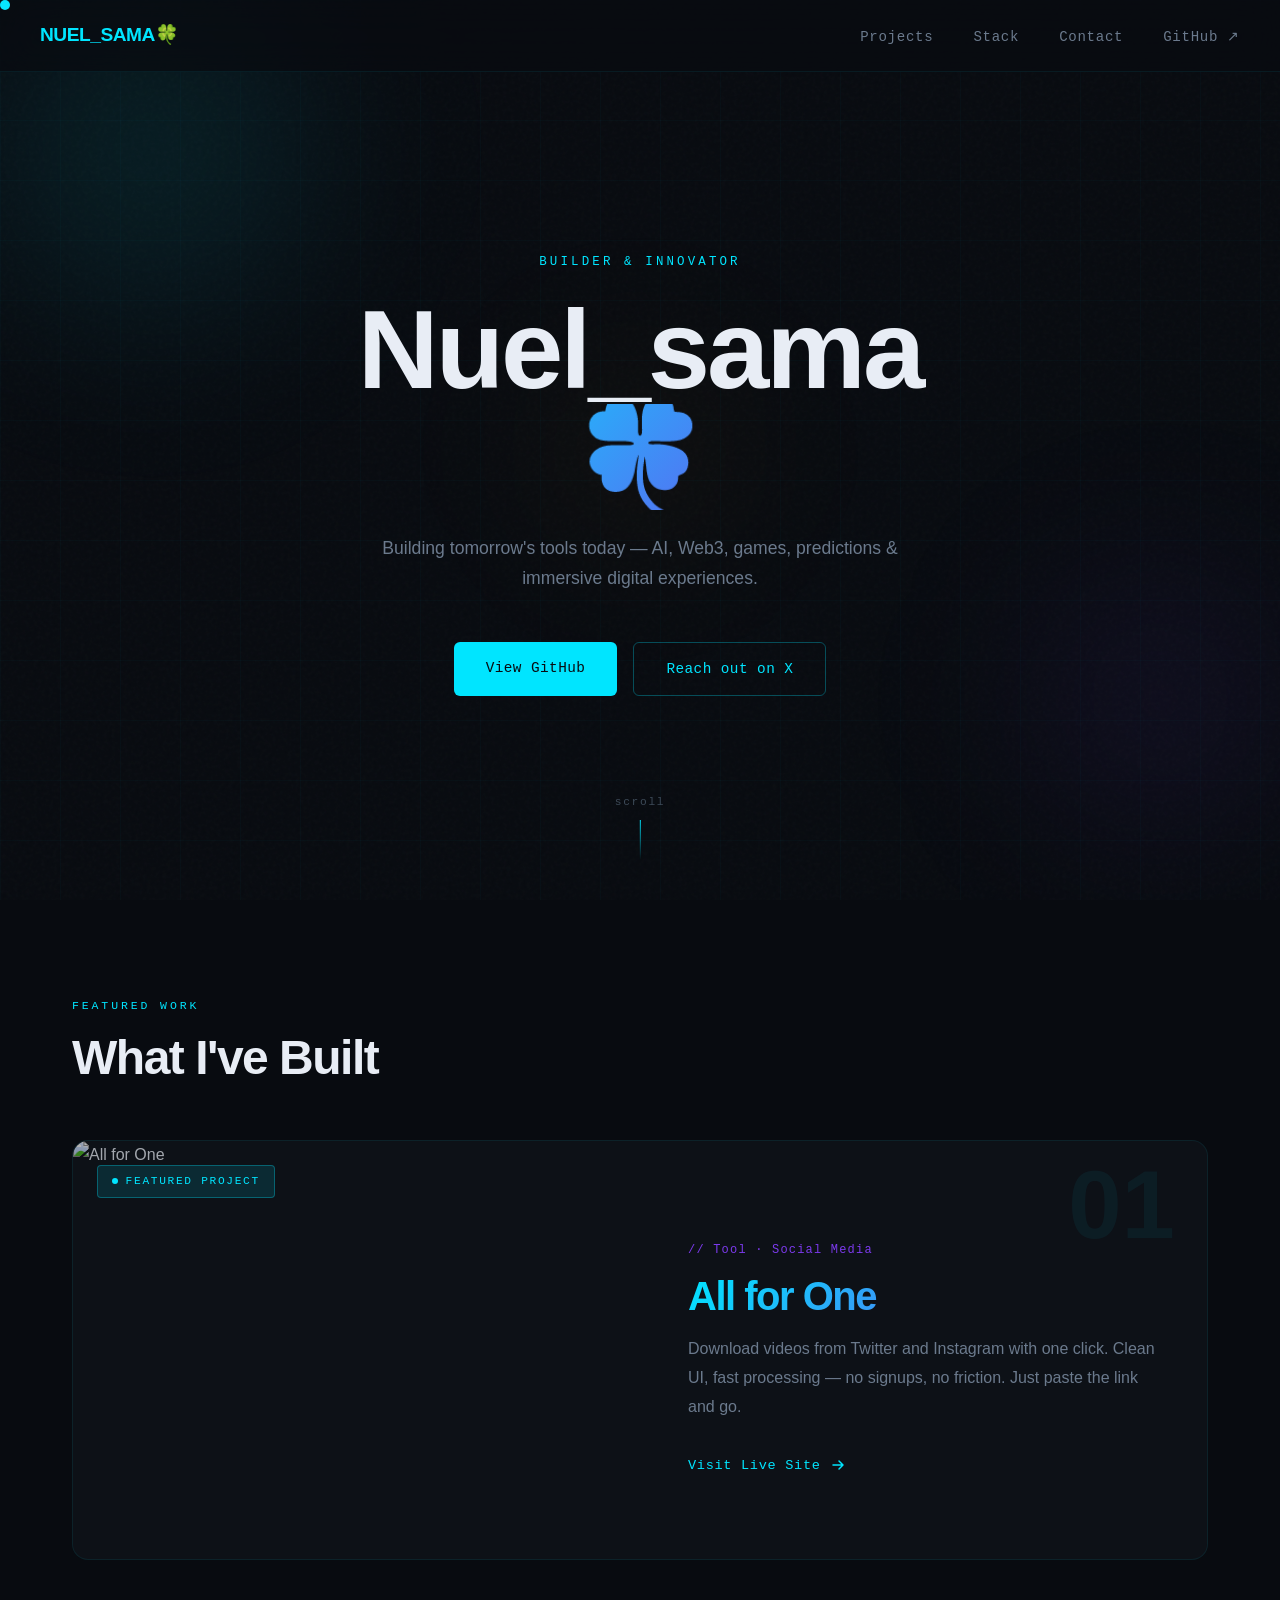
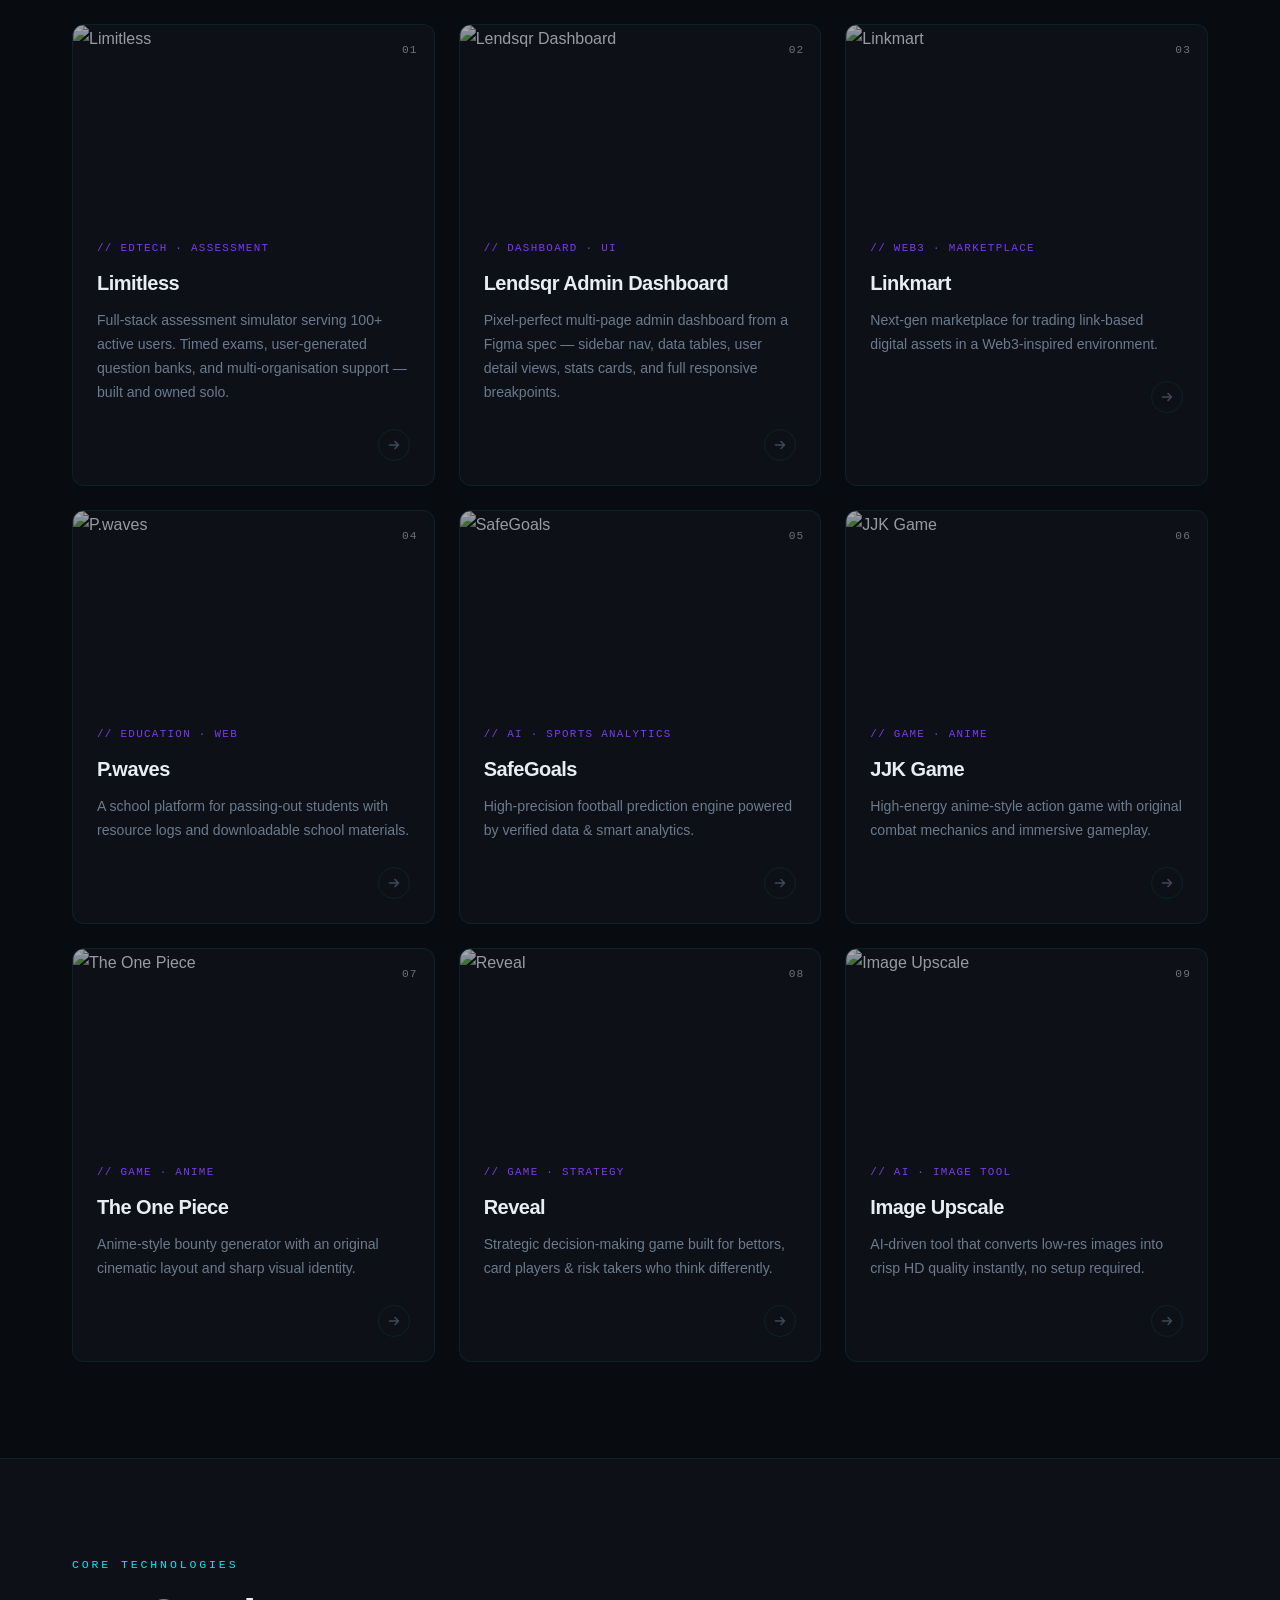
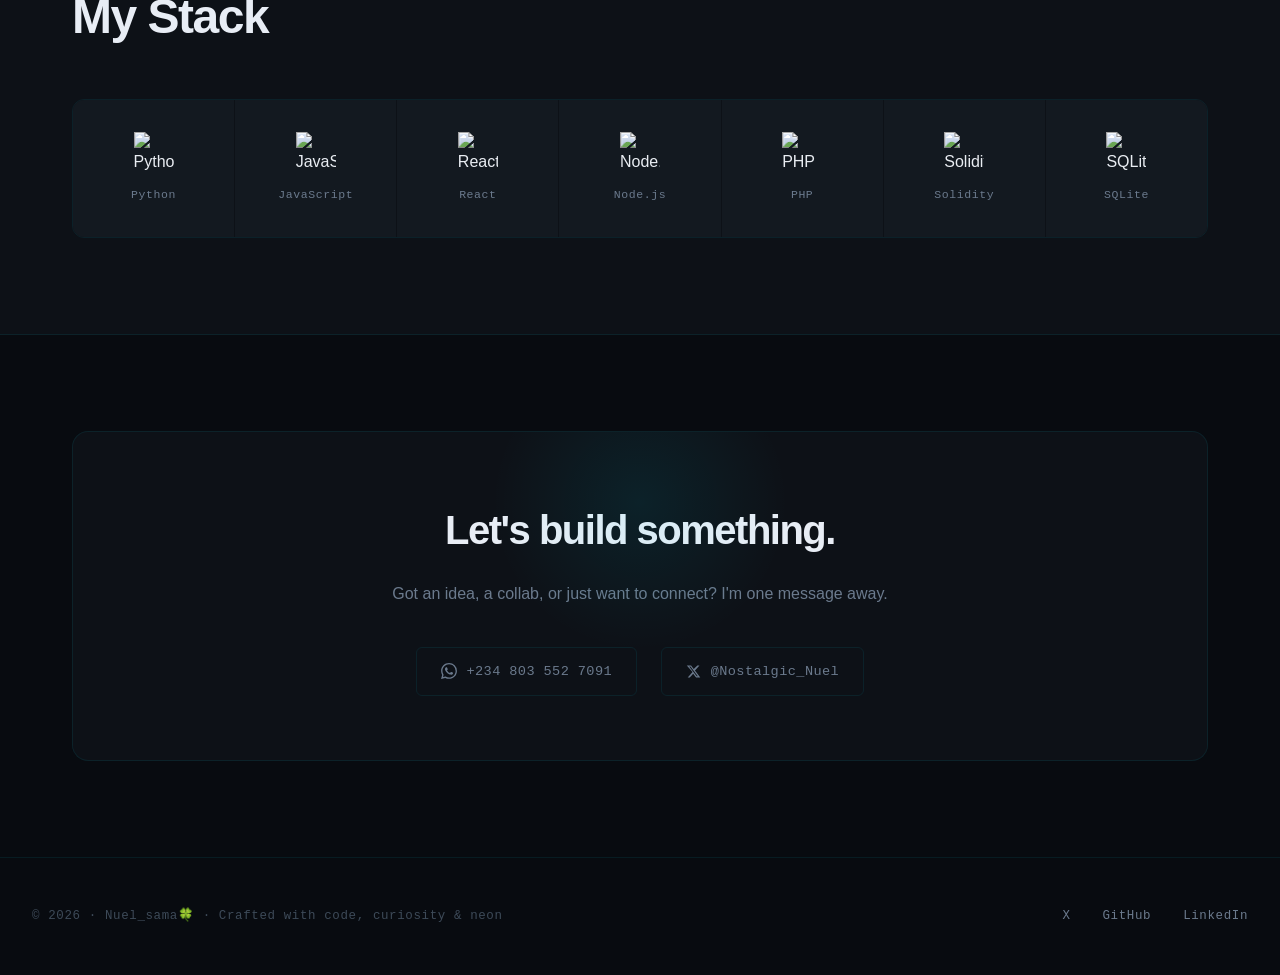
==== commit 6aad240c: "Update index.html" ====
--- a/index.html
+++ b/index.html
@@ -7,7 +7,7 @@
   <link rel="preconnect" href="https://fonts.googleapis.com">
   <link rel="preconnect" href="https://fonts.gstatic.com" crossorigin>
   <link href="https://fonts.googleapis.com/css2?family=Syne:wght@400;600;700;800&family=DM+Mono:wght@300;400;500&family=Bricolage+Grotesque:wght@300;400;500;700&display=swap" rel="stylesheet">
-  <link rel="stylesheet" href="style.css"> <!-- your CSS file here -->
+  <link rel="stylesheet" href="style.css">
 </head>
 <body>
 
@@ -71,8 +71,42 @@
 
       <div class="project-card" data-observe>
         <div class="card-img">
+          <img src="https://images.unsplash.com/photo-1434030216411-0b793f4b4173?w=900&q=80" alt="Limitless" loading="lazy">
+          <span class="card-num">01</span>
+        </div>
+        <div class="card-body">
+          <p class="card-label">// EdTech · Assessment</p>
+          <h3 class="card-title"><a href="https://limitless-assessment-simulator.vercel.app/" target="_blank">Limitless</a></h3>
+          <p class="card-desc">Full-stack assessment simulator serving 100+ active users. Timed exams, user-generated question banks, and multi-organisation support — built and owned solo.</p>
+        </div>
+        <div class="card-footer">
+          <a href="https://limitless-assessment-simulator.vercel.app/" target="_blank" class="card-arrow">
+            <svg width="14" height="14" viewBox="0 0 14 14" fill="none"><path d="M2.5 7h9M8 3.5L11.5 7 8 10.5" stroke="currentColor" stroke-width="1.5" stroke-linecap="round" stroke-linejoin="round"/></svg>
+          </a>
+        </div>
+      </div>
+
+      <div class="project-card" data-observe>
+        <div class="card-img">
+          <img src="https://images.unsplash.com/photo-1551288049-bebda4e38f71?w=900&q=80" alt="Lendsqr Dashboard" loading="lazy">
+          <span class="card-num">02</span>
+        </div>
+        <div class="card-body">
+          <p class="card-label">// Dashboard · UI</p>
+          <h3 class="card-title"><a href="https://emmanuel-agafie-lendsqr-fe-test-w7t.vercel.app/users" target="_blank">Lendsqr Admin Dashboard</a></h3>
+          <p class="card-desc">Pixel-perfect multi-page admin dashboard from a Figma spec — sidebar nav, data tables, user detail views, stats cards, and full responsive breakpoints.</p>
+        </div>
+        <div class="card-footer">
+          <a href="https://emmanuel-agafie-lendsqr-fe-test-w7t.vercel.app/users" target="_blank" class="card-arrow">
+            <svg width="14" height="14" viewBox="0 0 14 14" fill="none"><path d="M2.5 7h9M8 3.5L11.5 7 8 10.5" stroke="currentColor" stroke-width="1.5" stroke-linecap="round" stroke-linejoin="round"/></svg>
+          </a>
+        </div>
+      </div>
+
+      <div class="project-card" data-observe>
+        <div class="card-img">
           <img src="https://media.easy-peasy.ai/efd63bac-3c5b-4279-8081-67ebeea230aa/2024-12-18T04:18:05.817Z.png" alt="Linkmart" loading="lazy">
-          <span class="card-num">02</span>
+          <span class="card-num">03</span>
         </div>
         <div class="card-body">
           <p class="card-label">// Web3 · Marketplace</p>
@@ -89,7 +123,7 @@
       <div class="project-card" data-observe>
         <div class="card-img">
           <img src="https://p1.hippopx.com/preview/278/286/333/science-no-person-biology-medicine.jpg" alt="P.waves" loading="lazy">
-          <span class="card-num">03</span>
+          <span class="card-num">04</span>
         </div>
         <div class="card-body">
           <p class="card-label">// Education · Web</p>
@@ -106,7 +140,7 @@
       <div class="project-card" data-observe>
         <div class="card-img">
           <img src="https://images.pexels.com/photos/6804604/pexels-photo-6804604.jpeg" alt="SafeGoals" loading="lazy">
-          <span class="card-num">04</span>
+          <span class="card-num">05</span>
         </div>
         <div class="card-body">
           <p class="card-label">// AI · Sports Analytics</p>
@@ -123,7 +157,7 @@
       <div class="project-card" data-observe>
         <div class="card-img">
           <img src="https://p3.hippopx.com/preview/225/884/black-flat-screen-monitor-dual-monitor-setup-contemporary-office-desk-stylish-lighting-tech-enthusiasts-computer-monitor-office-workspace-modern-desk-setup-dual-display-tech.jpg" alt="JJK Game" loading="lazy">
-          <span class="card-num">05</span>
+          <span class="card-num">06</span>
         </div>
         <div class="card-body">
           <p class="card-label">// Game · Anime</p>
@@ -140,7 +174,7 @@
       <div class="project-card" data-observe>
         <div class="card-img">
           <img src="https://p3.hippopx.com/preview/225/884/black-flat-screen-monitor-dual-monitor-setup-contemporary-office-desk-stylish-lighting-tech-enthusiasts-computer-monitor-office-workspace-modern-desk-setup-dual-display-tech.jpg" alt="The One Piece" loading="lazy">
-          <span class="card-num">06</span>
+          <span class="card-num">07</span>
         </div>
         <div class="card-body">
           <p class="card-label">// Game · Anime</p>
@@ -157,7 +191,7 @@
       <div class="project-card" data-observe>
         <div class="card-img">
           <img src="https://p1.hippopx.com/preview/278/286/333/science-no-person-biology-medicine.jpg" alt="Reveal" loading="lazy">
-          <span class="card-num">07</span>
+          <span class="card-num">08</span>
         </div>
         <div class="card-body">
           <p class="card-label">// Game · Strategy</p>
@@ -174,7 +208,7 @@
       <div class="project-card" data-observe>
         <div class="card-img">
           <img src="https://p3.hippopx.com/preview/173/821/night-photography-low-light-photography-illuminated-dots-neon-lights-abstract-photography-close-up-shot-moody-atmosphere-glowing-dot-pattern-dark-background-bokeh-effect.jpg" alt="Image Upscale" loading="lazy">
-          <span class="card-num">08</span>
+          <span class="card-num">09</span>
         </div>
         <div class="card-body">
           <p class="card-label">// AI · Image Tool</p>
--- a/style.css
+++ b/style.css
@@ -0,0 +1,613 @@
+:root {
+  --bg: #080b10;
+  --surface: #0d1117;
+  --surface2: #131920;
+  --accent: #00e5ff;
+  --accent2: #7c3aed;
+  --accent3: #f59e0b;
+  --text: #e8edf5;
+  --text-dim: #6b7a8d;
+  --text-muted: #3d4a58;
+  --border: rgba(0,229,255,0.08);
+  --border-hover: rgba(0,229,255,0.3);
+  --glow: rgba(0,229,255,0.15);
+  --glow-strong: rgba(0,229,255,0.35);
+  --card-bg: rgba(13,17,23,0.9);
+  --gradient: linear-gradient(135deg, #00e5ff 0%, #7c3aed 100%);
+}
+
+*, *::before, *::after { margin:0; padding:0; box-sizing:border-box; }
+html { scroll-behavior: smooth; }
+
+body {
+  font-family: 'Bricolage Grotesque', sans-serif;
+  background: var(--bg);
+  color: var(--text);
+  min-height: 100vh;
+  overflow-x: hidden;
+  line-height: 1.7;
+  cursor: none;
+}
+
+.cursor {
+  position: fixed;
+  width: 10px; height: 10px;
+  background: var(--accent);
+  border-radius: 50%;
+  pointer-events: none;
+  z-index: 9999;
+  transition: transform 0.1s ease;
+  mix-blend-mode: screen;
+}
+.cursor-ring {
+  position: fixed;
+  width: 36px; height: 36px;
+  border: 1.5px solid rgba(0,229,255,0.5);
+  border-radius: 50%;
+  pointer-events: none;
+  z-index: 9998;
+  transition: all 0.18s ease;
+  transform: translate(-13px, -13px);
+}
+
+body::before {
+  content: '';
+  position: fixed;
+  inset: 0;
+  background-image: url("data:image/svg+xml,%3Csvg viewBox='0 0 256 256' xmlns='http://www.w3.org/2000/svg'%3E%3Cfilter id='noise'%3E%3CfeTurbulence type='fractalNoise' baseFrequency='0.9' numOctaves='4' stitchTiles='stitch'/%3E%3C/filter%3E%3Crect width='100%25' height='100%25' filter='url(%23noise)' opacity='0.04'/%3E%3C/svg%3E");
+  pointer-events: none;
+  z-index: 0;
+  opacity: 0.6;
+}
+
+body::after {
+  content: '';
+  position: fixed;
+  inset: 0;
+  background-image:
+    linear-gradient(rgba(0,229,255,0.025) 1px, transparent 1px),
+    linear-gradient(90deg, rgba(0,229,255,0.025) 1px, transparent 1px);
+  background-size: 60px 60px;
+  pointer-events: none;
+  z-index: 0;
+}
+
+nav {
+  position: fixed;
+  top: 0; left: 0; right: 0;
+  z-index: 100;
+  display: flex;
+  justify-content: space-between;
+  align-items: center;
+  padding: 1.2rem 2.5rem;
+  background: rgba(8,11,16,0.75);
+  backdrop-filter: blur(20px);
+  border-bottom: 1px solid var(--border);
+  transition: all 0.4s ease;
+}
+nav.scrolled { padding: 0.8rem 2.5rem; background: rgba(8,11,16,0.95); }
+
+.nav-logo {
+  font-family: 'Syne', sans-serif;
+  font-weight: 800;
+  font-size: 1.2rem;
+  color: var(--accent);
+  letter-spacing: -0.5px;
+  text-decoration: none;
+}
+
+.nav-links { display: flex; gap: 2.5rem; list-style: none; }
+.nav-links a {
+  color: var(--text-dim);
+  text-decoration: none;
+  font-size: 0.88rem;
+  font-family: 'DM Mono', monospace;
+  letter-spacing: 0.05em;
+  transition: color 0.3s;
+  position: relative;
+}
+.nav-links a::after {
+  content: '';
+  position: absolute;
+  bottom: -3px; left: 0;
+  width: 0; height: 1px;
+  background: var(--accent);
+  transition: width 0.3s ease;
+}
+.nav-links a:hover { color: var(--accent); }
+.nav-links a:hover::after { width: 100%; }
+
+header {
+  position: relative;
+  min-height: 100vh;
+  display: flex;
+  flex-direction: column;
+  justify-content: center;
+  align-items: center;
+  text-align: center;
+  padding: 8rem 2rem 5rem;
+  z-index: 1;
+  overflow: hidden;
+}
+
+.header-orb { position: absolute; border-radius: 50%; filter: blur(80px); pointer-events: none; }
+.orb-1 {
+  width: 500px; height: 500px;
+  background: radial-gradient(circle, rgba(0,229,255,0.12) 0%, transparent 70%);
+  top: -100px; left: -100px;
+  animation: float 8s ease-in-out infinite;
+}
+.orb-2 {
+  width: 400px; height: 400px;
+  background: radial-gradient(circle, rgba(124,58,237,0.1) 0%, transparent 70%);
+  bottom: 0; right: -80px;
+  animation: float 10s ease-in-out infinite reverse;
+}
+.orb-3 {
+  width: 300px; height: 300px;
+  background: radial-gradient(circle, rgba(245,158,11,0.06) 0%, transparent 70%);
+  top: 50%; left: 50%;
+  transform: translate(-50%, -50%);
+  animation: pulse-orb 6s ease-in-out infinite;
+}
+
+@keyframes float {
+  0%, 100% { transform: translateY(0px) rotate(0deg); }
+  50% { transform: translateY(-30px) rotate(5deg); }
+}
+@keyframes pulse-orb {
+  0%, 100% { opacity: 0.5; transform: translate(-50%,-50%) scale(1); }
+  50% { opacity: 1; transform: translate(-50%,-50%) scale(1.15); }
+}
+
+.hero-eyebrow {
+  font-family: 'DM Mono', monospace;
+  font-size: 0.78rem;
+  letter-spacing: 0.25em;
+  color: var(--accent);
+  text-transform: uppercase;
+  margin-bottom: 1.5rem;
+  opacity: 0;
+  animation: fadeUp 0.8s 0.2s ease forwards;
+}
+
+.hero-title {
+  font-family: 'Syne', sans-serif;
+  font-size: clamp(3.5rem, 10vw, 7rem);
+  font-weight: 800;
+  line-height: 0.95;
+  letter-spacing: -3px;
+  margin-bottom: 1.5rem;
+  opacity: 0;
+  animation: fadeUp 0.9s 0.35s ease forwards;
+}
+.hero-title .line-1 { display: block; color: var(--text); }
+.hero-title .line-2 {
+  display: block;
+  background: var(--gradient);
+  -webkit-background-clip: text;
+  -webkit-text-fill-color: transparent;
+  background-clip: text;
+}
+
+.hero-subtitle {
+  font-size: 1.1rem;
+  max-width: 560px;
+  color: var(--text-dim);
+  font-weight: 300;
+  margin-bottom: 3rem;
+  opacity: 0;
+  animation: fadeUp 0.9s 0.5s ease forwards;
+}
+
+.hero-cta {
+  display: flex;
+  gap: 1rem;
+  flex-wrap: wrap;
+  justify-content: center;
+  opacity: 0;
+  animation: fadeUp 0.9s 0.65s ease forwards;
+}
+
+.btn {
+  padding: 0.85rem 2rem;
+  border-radius: 6px;
+  text-decoration: none;
+  font-weight: 500;
+  font-size: 0.9rem;
+  font-family: 'DM Mono', monospace;
+  letter-spacing: 0.03em;
+  transition: all 0.35s cubic-bezier(0.34, 1.56, 0.64, 1);
+  position: relative;
+  overflow: hidden;
+}
+.btn::before {
+  content: '';
+  position: absolute;
+  inset: 0;
+  background: linear-gradient(135deg, rgba(255,255,255,0.1), transparent);
+  opacity: 0;
+  transition: opacity 0.3s;
+}
+.btn:hover::before { opacity: 1; }
+.btn-primary { background: var(--accent); color: #080b10; }
+.btn-primary:hover { transform: translateY(-3px); box-shadow: 0 8px 30px var(--glow-strong); }
+.btn-outline { border: 1px solid var(--border-hover); color: var(--accent); background: transparent; }
+.btn-outline:hover {
+  background: rgba(0,229,255,0.07);
+  transform: translateY(-3px);
+  border-color: var(--accent);
+  box-shadow: 0 8px 25px var(--glow);
+}
+
+.scroll-indicator {
+  position: absolute;
+  bottom: 2.5rem; left: 50%;
+  transform: translateX(-50%);
+  display: flex;
+  flex-direction: column;
+  align-items: center;
+  gap: 0.5rem;
+  opacity: 0;
+  animation: fadeIn 1s 1.2s ease forwards;
+}
+.scroll-indicator span {
+  font-family: 'DM Mono', monospace;
+  font-size: 0.7rem;
+  color: var(--text-muted);
+  letter-spacing: 0.15em;
+}
+.scroll-line {
+  width: 1px; height: 40px;
+  background: linear-gradient(to bottom, var(--accent), transparent);
+  animation: scroll-pulse 2s ease-in-out infinite;
+}
+@keyframes scroll-pulse {
+  0%, 100% { opacity: 0.4; }
+  50% { opacity: 1; }
+}
+
+.section-wrapper {
+  position: relative;
+  z-index: 1;
+  max-width: 1200px;
+  margin: 0 auto;
+  padding: 6rem 2rem;
+}
+
+.section-label {
+  font-family: 'DM Mono', monospace;
+  font-size: 0.72rem;
+  letter-spacing: 0.25em;
+  color: var(--accent);
+  text-transform: uppercase;
+  margin-bottom: 1rem;
+  opacity: 0;
+  transform: translateY(20px);
+  transition: all 0.6s ease;
+}
+.section-title {
+  font-family: 'Syne', sans-serif;
+  font-size: clamp(2rem, 4vw, 3rem);
+  font-weight: 800;
+  color: var(--text);
+  letter-spacing: -1.5px;
+  margin-bottom: 3.5rem;
+  line-height: 1.1;
+  opacity: 0;
+  transform: translateY(20px);
+  transition: all 0.7s 0.1s ease;
+}
+.section-label.visible, .section-title.visible { opacity: 1; transform: translateY(0); }
+
+.featured-project {
+  position: relative;
+  background: var(--surface);
+  border: 1px solid var(--border);
+  border-radius: 16px;
+  overflow: hidden;
+  margin-bottom: 4rem;
+  display: grid;
+  grid-template-columns: 1fr 1fr;
+  min-height: 420px;
+  opacity: 0;
+  transform: translateY(40px);
+  transition: opacity 0.8s ease, transform 0.8s ease, border-color 0.4s ease, box-shadow 0.4s ease;
+}
+.featured-project.visible { opacity: 1; transform: translateY(0); }
+.featured-project:hover {
+  border-color: var(--accent);
+  box-shadow: 0 0 60px rgba(0,229,255,0.1), 0 20px 60px rgba(0,0,0,0.4);
+}
+
+.featured-badge {
+  position: absolute;
+  top: 1.5rem; left: 1.5rem;
+  z-index: 3;
+  display: flex;
+  align-items: center;
+  gap: 0.5rem;
+  background: rgba(0,229,255,0.12);
+  border: 1px solid rgba(0,229,255,0.3);
+  border-radius: 4px;
+  padding: 0.35rem 0.85rem;
+  font-family: 'DM Mono', monospace;
+  font-size: 0.7rem;
+  letter-spacing: 0.15em;
+  color: var(--accent);
+  text-transform: uppercase;
+}
+.featured-badge::before {
+  content: '';
+  width: 6px; height: 6px;
+  border-radius: 50%;
+  background: var(--accent);
+  animation: blink 1.5s ease-in-out infinite;
+}
+@keyframes blink { 0%,100%{opacity:1;} 50%{opacity:0.3;} }
+
+.featured-visual { position: relative; overflow: hidden; }
+.featured-visual img {
+  width: 100%; height: 100%;
+  object-fit: cover;
+  transition: transform 0.7s ease;
+  filter: brightness(0.7) saturate(1.2);
+}
+.featured-project:hover .featured-visual img { transform: scale(1.06); }
+.featured-visual::after {
+  content: '';
+  position: absolute;
+  inset: 0;
+  background: linear-gradient(90deg, transparent 50%, var(--surface) 100%);
+}
+
+.featured-content {
+  padding: 4rem 3rem 3rem;
+  display: flex;
+  flex-direction: column;
+  justify-content: center;
+  position: relative;
+}
+.featured-number {
+  font-family: 'Syne', sans-serif;
+  font-size: 6rem;
+  font-weight: 800;
+  color: rgba(0,229,255,0.06);
+  position: absolute;
+  top: 1rem; right: 2rem;
+  line-height: 1;
+  pointer-events: none;
+}
+.featured-tag {
+  font-family: 'DM Mono', monospace;
+  font-size: 0.75rem;
+  color: var(--accent2);
+  letter-spacing: 0.1em;
+  margin-bottom: 1rem;
+}
+.featured-title {
+  font-family: 'Syne', sans-serif;
+  font-size: 2.5rem;
+  font-weight: 800;
+  letter-spacing: -1.5px;
+  line-height: 1;
+  margin-bottom: 1.2rem;
+  background: var(--gradient);
+  -webkit-background-clip: text;
+  -webkit-text-fill-color: transparent;
+  background-clip: text;
+}
+.featured-desc {
+  color: var(--text-dim);
+  font-size: 1rem;
+  margin-bottom: 2rem;
+  line-height: 1.8;
+  font-weight: 300;
+}
+.featured-link {
+  display: inline-flex;
+  align-items: center;
+  gap: 0.6rem;
+  color: var(--accent);
+  text-decoration: none;
+  font-family: 'DM Mono', monospace;
+  font-size: 0.85rem;
+  letter-spacing: 0.05em;
+  transition: gap 0.3s ease;
+}
+.featured-link:hover { gap: 1rem; }
+.featured-link svg { transition: transform 0.3s ease; }
+.featured-link:hover svg { transform: translateX(3px); }
+
+.projects-grid {
+  display: grid;
+  grid-template-columns: repeat(auto-fill, minmax(300px, 1fr));
+  gap: 1.5rem;
+}
+
+.project-card {
+  background: var(--surface);
+  border: 1px solid var(--border);
+  border-radius: 12px;
+  overflow: hidden;
+  transition: all 0.4s cubic-bezier(0.34, 1.56, 0.64, 1);
+  position: relative;
+  opacity: 0;
+  transform: translateY(30px);
+}
+.project-card.visible { opacity: 1; transform: translateY(0); }
+.project-card:hover {
+  border-color: var(--border-hover);
+  transform: translateY(-10px) scale(1.02);
+  box-shadow: 0 20px 60px rgba(0,0,0,0.4), 0 0 30px var(--glow);
+}
+
+.card-img { position: relative; height: 190px; overflow: hidden; }
+.card-img img {
+  width: 100%; height: 100%;
+  object-fit: cover;
+  transition: transform 0.6s ease, filter 0.4s ease;
+  filter: brightness(0.65) saturate(0.8);
+}
+.project-card:hover .card-img img { transform: scale(1.1); filter: brightness(0.8) saturate(1.2); }
+
+.card-num {
+  position: absolute;
+  top: 1rem; right: 1rem;
+  font-family: 'DM Mono', monospace;
+  font-size: 0.7rem;
+  color: rgba(255,255,255,0.4);
+  letter-spacing: 0.1em;
+  z-index: 2;
+}
+
+.card-body { padding: 1.5rem; }
+.card-label {
+  font-family: 'DM Mono', monospace;
+  font-size: 0.68rem;
+  color: var(--accent2);
+  letter-spacing: 0.12em;
+  text-transform: uppercase;
+  margin-bottom: 0.5rem;
+}
+.card-title {
+  font-family: 'Syne', sans-serif;
+  font-size: 1.25rem;
+  font-weight: 700;
+  letter-spacing: -0.5px;
+  margin-bottom: 0.6rem;
+}
+.card-title a { color: var(--text); text-decoration: none; transition: color 0.3s; }
+.card-title a:hover { color: var(--accent); }
+.card-desc { color: var(--text-dim); font-size: 0.88rem; line-height: 1.7; font-weight: 300; }
+
+.card-footer { padding: 0 1.5rem 1.5rem; display: flex; justify-content: flex-end; }
+.card-arrow {
+  width: 32px; height: 32px;
+  border: 1px solid var(--border);
+  border-radius: 50%;
+  display: flex; align-items: center; justify-content: center;
+  color: var(--text-muted);
+  transition: all 0.3s ease;
+  text-decoration: none;
+}
+.project-card:hover .card-arrow { border-color: var(--accent); color: var(--accent); background: rgba(0,229,255,0.05); }
+
+.tech-section { background: var(--surface); border-top: 1px solid var(--border); border-bottom: 1px solid var(--border); }
+.tech-grid {
+  display: grid;
+  grid-template-columns: repeat(auto-fit, minmax(100px, 1fr));
+  gap: 1px;
+  border: 1px solid var(--border);
+  border-radius: 12px;
+  overflow: hidden;
+}
+.tech-item {
+  display: flex;
+  flex-direction: column;
+  align-items: center;
+  gap: 0.8rem;
+  padding: 2rem 1rem;
+  background: var(--surface2);
+  transition: all 0.35s ease;
+  opacity: 0;
+  transform: scale(0.9);
+}
+.tech-item.visible { opacity: 1; transform: scale(1); }
+.tech-item:hover { background: rgba(0,229,255,0.04); transform: scale(1.05); }
+.tech-item img {
+  width: 40px; height: 40px;
+  transition: transform 0.35s ease, filter 0.35s ease;
+  filter: grayscale(30%);
+}
+.tech-item:hover img { transform: scale(1.2) rotate(-3deg); filter: grayscale(0%) drop-shadow(0 0 8px var(--glow)); }
+.tech-item span { font-family: 'DM Mono', monospace; font-size: 0.72rem; color: var(--text-dim); letter-spacing: 0.05em; }
+
+.contact-box {
+  background: var(--surface);
+  border: 1px solid var(--border);
+  border-radius: 16px;
+  padding: 4rem;
+  text-align: center;
+  position: relative;
+  overflow: hidden;
+  opacity: 0;
+  transform: translateY(30px);
+  transition: all 0.8s ease;
+}
+.contact-box.visible { opacity: 1; transform: translateY(0); }
+.contact-box::before {
+  content: '';
+  position: absolute;
+  top: -80px; left: 50%;
+  transform: translateX(-50%);
+  width: 300px; height: 300px;
+  background: radial-gradient(circle, rgba(0,229,255,0.08) 0%, transparent 70%);
+  pointer-events: none;
+}
+.contact-title {
+  font-family: 'Syne', sans-serif;
+  font-size: 2.5rem;
+  font-weight: 800;
+  letter-spacing: -1.5px;
+  margin-bottom: 1rem;
+}
+.contact-sub { color: var(--text-dim); font-size: 1rem; margin-bottom: 2.5rem; font-weight: 300; }
+.contact-links { display: flex; gap: 1.5rem; justify-content: center; flex-wrap: wrap; }
+.contact-link {
+  display: flex;
+  align-items: center;
+  gap: 0.6rem;
+  color: var(--text-dim);
+  text-decoration: none;
+  font-family: 'DM Mono', monospace;
+  font-size: 0.85rem;
+  padding: 0.75rem 1.5rem;
+  border: 1px solid var(--border);
+  border-radius: 6px;
+  transition: all 0.35s ease;
+  letter-spacing: 0.03em;
+}
+.contact-link:hover {
+  color: var(--accent);
+  border-color: var(--border-hover);
+  background: rgba(0,229,255,0.04);
+  transform: translateY(-3px);
+  box-shadow: 0 8px 25px var(--glow);
+}
+
+footer {
+  position: relative;
+  z-index: 1;
+  padding: 3rem 2rem;
+  border-top: 1px solid var(--border);
+  display: flex;
+  justify-content: space-between;
+  align-items: center;
+  flex-wrap: wrap;
+  gap: 1rem;
+}
+.footer-copy { font-family: 'DM Mono', monospace; font-size: 0.78rem; color: var(--text-muted); letter-spacing: 0.05em; }
+.footer-links { display: flex; gap: 2rem; }
+.footer-links a { font-family: 'DM Mono', monospace; font-size: 0.78rem; color: var(--text-dim); text-decoration: none; letter-spacing: 0.05em; transition: color 0.3s; }
+.footer-links a:hover { color: var(--accent); }
+
+@keyframes fadeUp { from { opacity: 0; transform: translateY(25px); } to { opacity: 1; transform: translateY(0); } }
+@keyframes fadeIn { from { opacity: 0; } to { opacity: 1; } }
+
+@media (max-width: 900px) {
+  .featured-project { grid-template-columns: 1fr; min-height: auto; }
+  .featured-visual { height: 240px; }
+  .featured-visual::after { background: linear-gradient(180deg, transparent 50%, var(--surface) 100%); }
+  .featured-content { padding: 2rem; }
+  .featured-title { font-size: 2rem; }
+  nav { padding: 1rem 1.5rem; }
+  .nav-links { display: none; }
+  footer { flex-direction: column; text-align: center; }
+}
+@media (max-width: 600px) {
+  .section-wrapper { padding: 4rem 1.5rem; }
+  .projects-grid { grid-template-columns: 1fr; }
+  .contact-box { padding: 2.5rem 1.5rem; }
+  .tech-grid { grid-template-columns: repeat(3, 1fr); }
+  }
